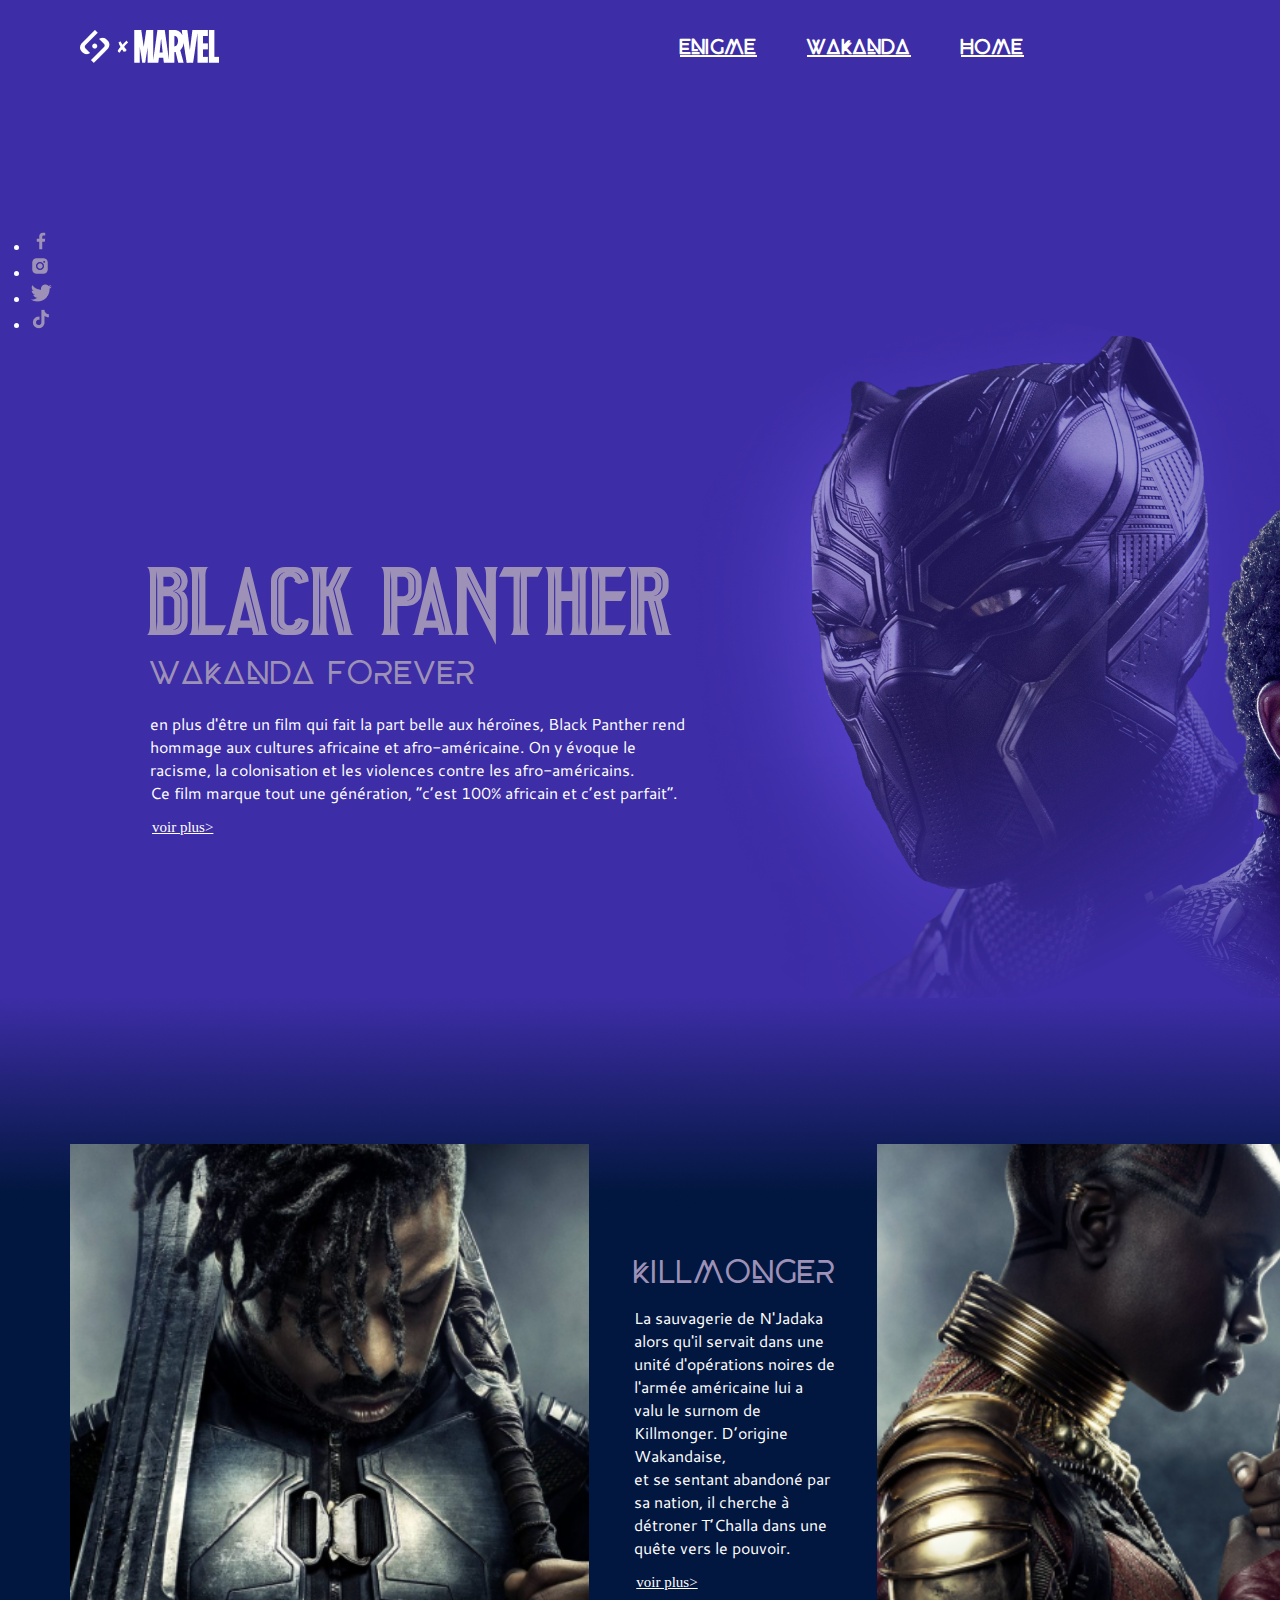
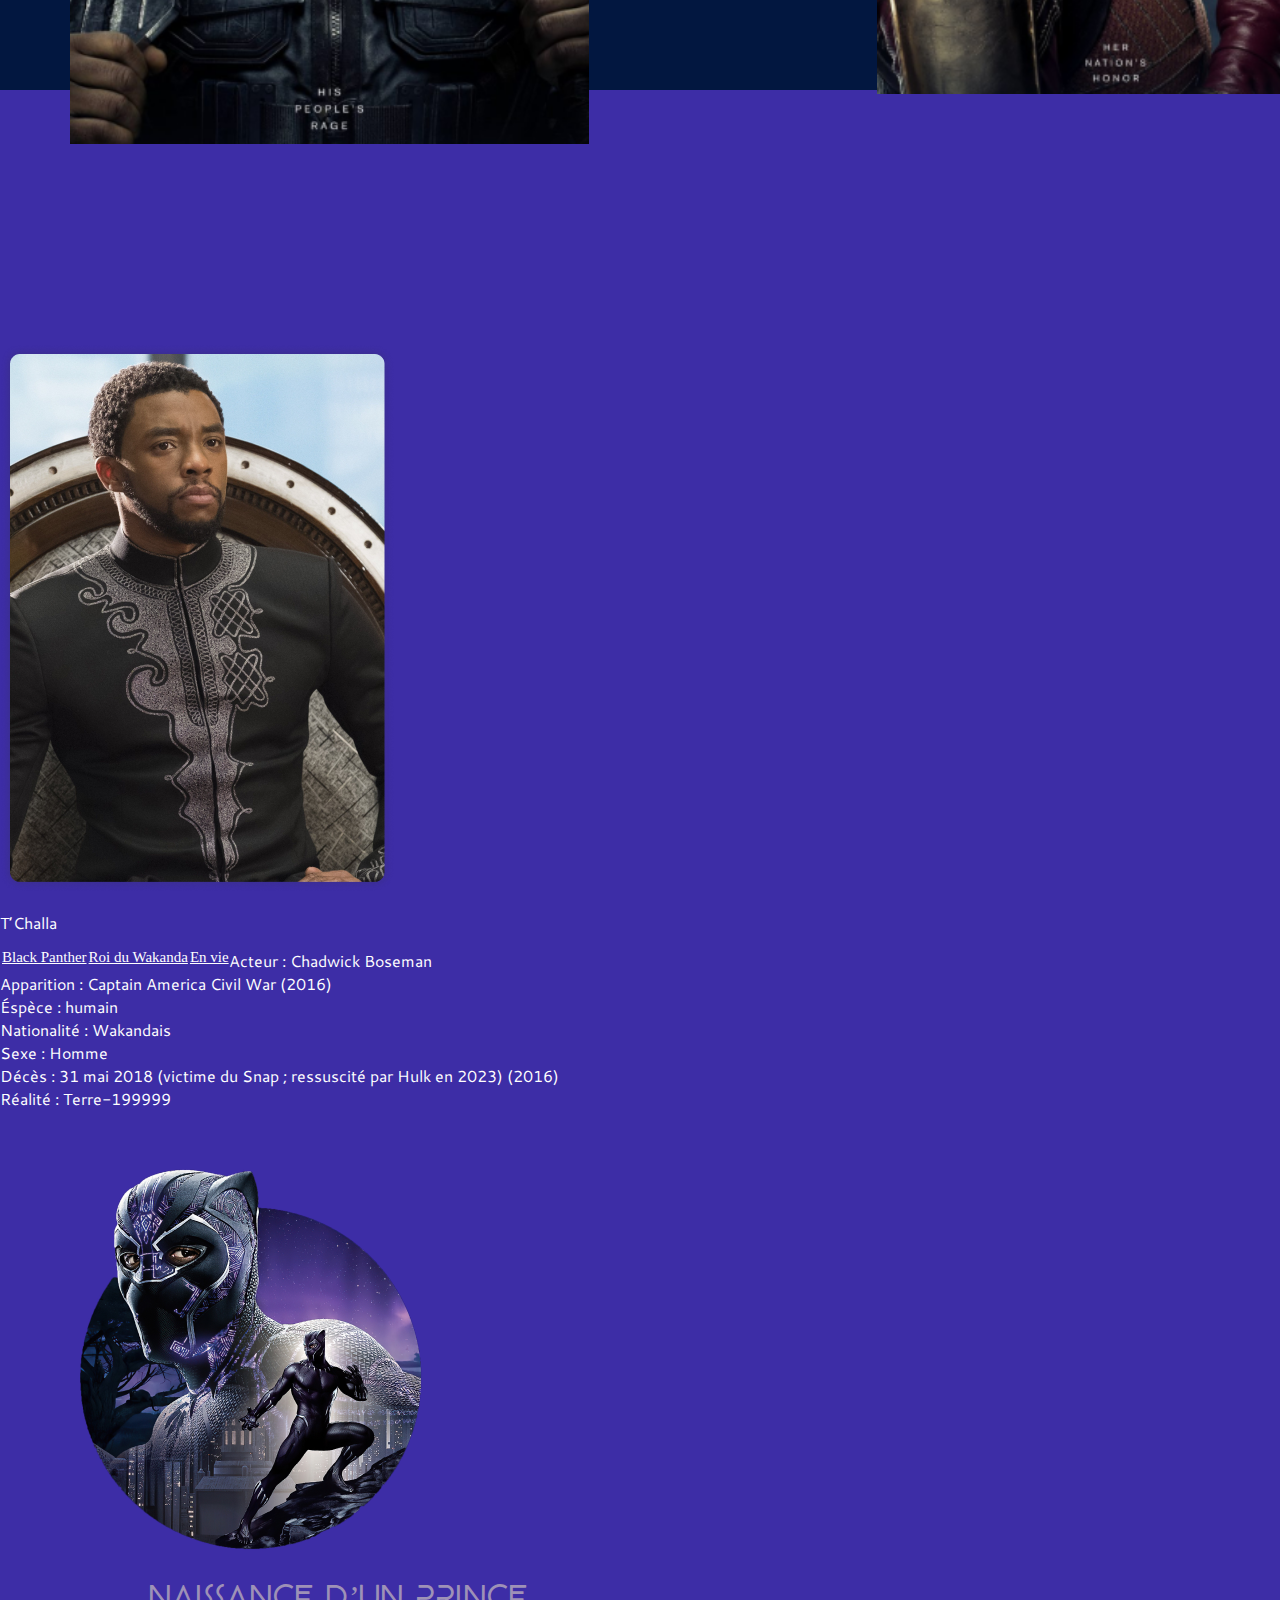
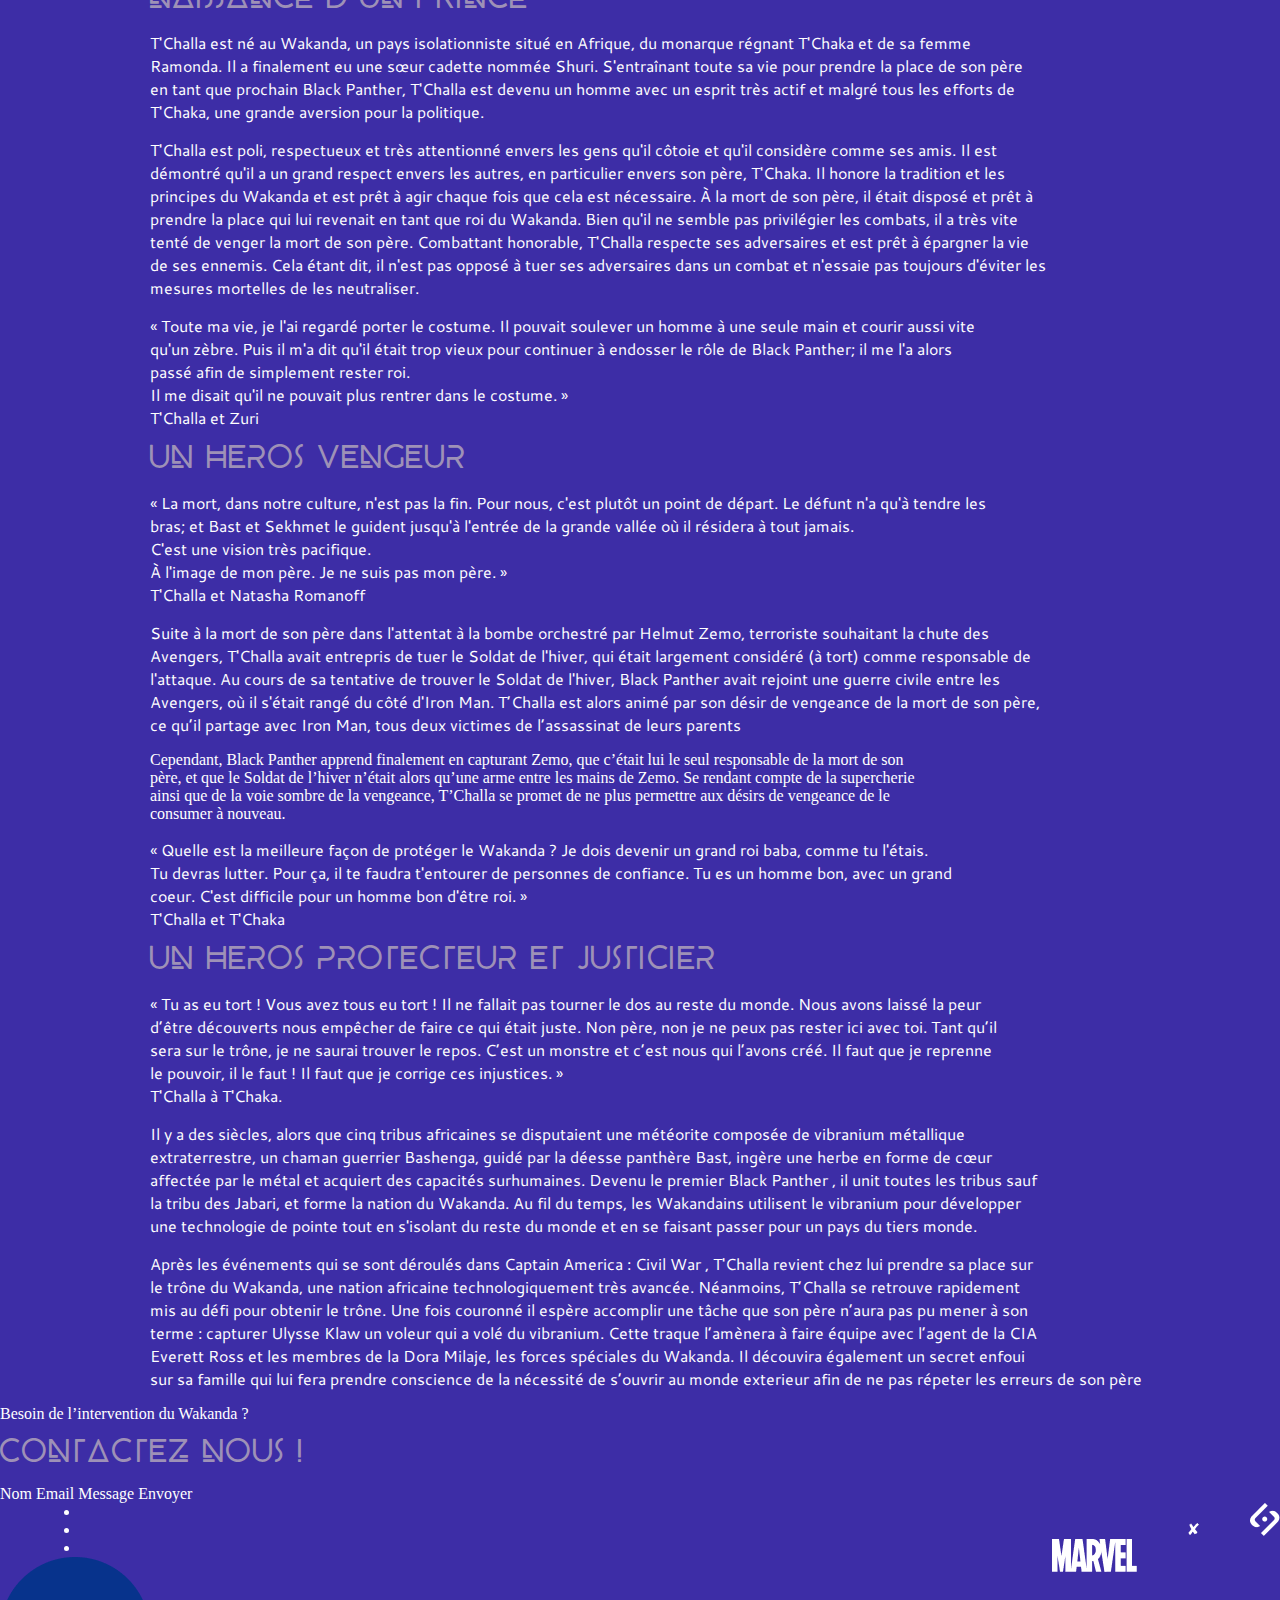
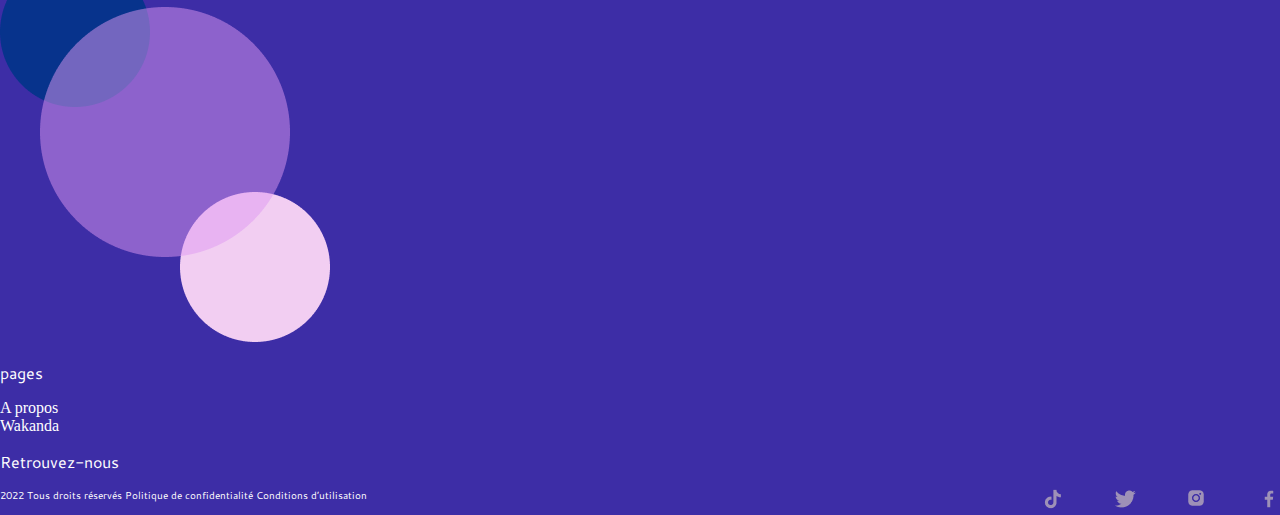
==== index.html @ e1a163be "mise en forme de la bande annonce" ====
<!DOCTYPE html>
<html lang="fr">
<head>
    <meta charset="UTF-8">
    <meta name="viewport" content="width=device-width, initial-scale=1.0">
    <title>Black Panther Accueil</title>
    <link rel="stylesheet"href="./style.CSS">
</head>
<body> 
    <header>
        <!--les réseaux sociaux avec le scrolling-->
      <div class="scroll">
        <ul>
          <li><img src="./assets/Illustrations + Logo/All pages/icon_facebook.png" alt=""></li>
          <li><img src="./assets/Illustrations + Logo/All pages/icon_instagram.png" alt=""></li>
          <li><img src="./assets/Illustrations + Logo/All pages/icon_twitter.png" alt=""></li>
          <li><img src="./assets/Illustrations + Logo/All pages/icon_tiktok.png" alt=""></li>
          
        </ul>
      </div>
      <div class="ligne longue">     
      </div>
      <div class="ligne courte">
      </div>
<!--le design de la navigation--> 
        <nav class="container">
          <div class="icon">
            <img src="./assets/Illustrations + Logo/All pages/footer2.png" alt=""></a></li>
          </div>
            <div class="menu">
              <ul>
                <li><a href="index.html">Home</a></li>
                <li><a href="wakanda.html">wakanda</a></li>
                <li><a href="enigme.html">enigme</a></li>
              </ul>
            </div>
        </nav>
        <div id="texte">
            <div class="titre">
             <h1>BLACK PANTHER</h1>
            </div>
            <div class="titre2">
             <h2>WAKANDA FOREVER</h2>
            </div>
             <p>en plus d'être un film qui fait la part belle aux héroïnes, Black Panther rend <br>
                hommage aux cultures africaine et afro-américaine. On y évoque le <br>
                racisme, la colonisation et les violences contre les afro-américains. <br>
                Ce film marque tout une génération, “c’est 100% africain et c’est parfait”. <br>
                </p>
                <div class="cta">
                  <a class="btn" href="#">voir plus></a>
                </div>
              <div class="Panthermasqué">
                <img src="./assets/Illustrations + Logo/Accueil/Pantherhome1..png" alt="">
              </div>                          
        </div>
    </header>
    <main>       
 <!--première partie bande d'annonce-->
  <section id="bandeannonce">
    <div class="container">
        <div class="back_footer">
               <img src="./assets/Illustrations + Logo/All pages/back_footer.png" alt="">
        </div>
        <div id="BlackPanther-personnage">
          <div class="BlackPanther-item">
               <img src="./assets/Illustrations + Logo/Accueil/Pantherhome2.png" alt="" height="600">
          </div>
          <div class="BlackPanther-info">
               <h2>KILLMONGER</h2>
               <p>La sauvagerie de N'Jadaka alors qu'il servait dans une <br>
                unité d'opérations noires de l'armée américaine lui a <br>
                valu le surnom de Killmonger. D’origine Wakandaise, <br>
                et se sentant abandoné par sa nation, il cherche à <br>
                détroner T’Challa dans une quête vers le pouvoir.</p>
              <div class="cta">
                  <a class="btn" href="#">voir plus></a>
              </div>
          </div>
          <div class="BlackPanther-item">
               <img src="./assets/Illustrations + Logo/Accueil/Pantherhome3.png" alt="" height="550">
          </div>
          <div class="BlackPanther-info2">
               <h2>OKOYE</h2>
               <p>Okoye est le général des Dora Milaje (groupe d’élite <br>
                de femmes guerrières) et le chef des forces armées et <br>
                des renseignements wakandais. Témoin du <br>
                couronnement de T'Challa, elle se joint à lui dans de <br>
                nombreuses aventures.</p>
                <div class="cta">
                  <a class="btn" href="#">voir plus></a>
                </div>
          </div>
          <div class="BlackPanther-item">
                <img src="./assets/Illustrations + Logo/Accueil/Pantherhome4.png" alt="" height="550">
          </div>
        </div>
    </div>
  </section>                                    
    
 <!--deuxième partie de Black Panther-->
    <section id="biographie"> 
      <div class="container">
             <div>
                <img src="./assets/Illustrations + Logo/Accueil/Pantherhome5.png" alt="">
             </div>
                <div>
                    <p>T’Challa</p>
                </div>
                <div class="cta">
                    <a class="btn" href="#">Black Panther</a>
                    <a class="btn" href="#">Roi du Wakanda</a>
                    <a class="btn" href="#">En vie</a>
                </div>
                <div>
                    <p>Acteur : Chadwick Boseman <br>
                        Apparition : Captain America Civil War (2016) <br>
                        Éspèce : humain <br>
                        Nationalité : Wakandais <br>
                        Sexe : Homme <br>
                        Décès : 31 mai 2018 (victime du Snap ; ressuscité par Hulk 
                        en 2023) (2016) <br>
                        Réalité : Terre-199999</p>
                </div>
                <div class="Panthermasqué2">
                <img src="./assets/Illustrations + Logo/Accueil/Pantherhome6.png" alt="">
                </div>
              </div> 
      <div class="textebiographie">  
         <div>
            <h2>Naissance d’un prince</h2>
            <p>T'Challa est né au Wakanda, un pays isolationniste situé en Afrique, du monarque régnant T'Chaka et de sa femme <br>
                Ramonda. Il a finalement eu une sœur cadette nommée Shuri. S'entraînant toute sa vie pour prendre la place de son père <br> 
                en tant que prochain Black Panther, T'Challa est devenu un homme avec un esprit très actif et malgré tous les efforts de <br> 
                T'Chaka, une grande aversion pour la politique.</p>
                <p>T'Challa est poli, respectueux et très attentionné envers les gens qu'il côtoie et qu'il considère comme ses amis. Il est <br>
                démontré qu'il a un grand respect envers les autres, en particulier envers son père, T'Chaka. Il honore la tradition et les <br>
                principes du Wakanda et est prêt à agir chaque fois que cela est nécessaire. À la mort de son père, il était disposé et prêt à<br> 
                prendre la place qui lui revenait en tant que roi du Wakanda. Bien qu'il ne semble pas privilégier les combats, il a très vite <br>
                tenté de venger la mort de son père. Combattant honorable, T'Challa respecte ses adversaires et est prêt à épargner la vie <br>
                de ses ennemis. Cela étant dit, il n'est pas opposé à tuer ses adversaires dans un combat et n'essaie pas toujours d'éviter les <br>
                mesures mortelles de les neutraliser.</p>
                <p>« Toute ma vie, je l'ai regardé porter le costume. Il pouvait soulever un homme à une seule main et courir aussi vite <br>
                qu'un zèbre. Puis il m'a dit qu'il était trop vieux pour continuer à endosser le rôle de Black Panther; il me l'a alors <br> 
                passé afin de simplement rester roi.<br>
                Il me disait qu'il ne pouvait plus rentrer dans le costume. »<br>
                T'Challa et Zuri</p>
         </div>
         <div>
            <h2>un heros vengeur</h2>
            <p>« La mort, dans notre culture, n'est pas la fin. Pour nous, c'est plutôt un point de départ. Le défunt n'a qu'à tendre les<br> 
                bras; et Bast et Sekhmet le guident jusqu'à l'entrée de la grande vallée où il résidera à tout jamais.<br>
                
                 C'est une vision très pacifique.<br>
                
                 À l'image de mon père. Je ne suis pas mon père. »<br>
                
                 T'Challa et Natasha Romanoff</p>
            <p>Suite à la mort de son père dans l'attentat à la bombe orchestré par Helmut Zemo, terroriste souhaitant la chute des <br>
                 Avengers, T'Challa avait entrepris de tuer le Soldat de l'hiver, qui était largement considéré (à tort) comme responsable de <br>
                 l'attaque. Au cours de sa tentative de trouver le Soldat de l'hiver, Black Panther avait rejoint une guerre civile entre les <br>
                 Avengers, où il s'était rangé du côté d'Iron Man. T’Challa est alors animé par son désir de vengeance de la mort de son père, <br>
                 ce qu’il partage avec Iron Man, tous deux victimes de l’assassinat de leurs parents</p>
                  Cependant, Black Panther apprend finalement en capturant Zemo, que c’était lui le seul responsable de la mort de son<br> 
                 père, et que le Soldat de l’hiver n’était alors qu’une arme entre les mains de Zemo. Se rendant compte de la supercherie <br>
                 ainsi que de la voie sombre de la vengeance, T’Challa se promet de ne plus permettre aux désirs de vengeance de le <br>
                 consumer à nouveau. </p>
                 <p>« Quelle est la meilleure façon de protéger le Wakanda ? Je dois devenir un grand roi baba, comme tu l'étais.<br>

                 Tu devras lutter. Pour ça, il te faudra t'entourer de personnes de confiance. Tu es un homme bon, avec un grand <br>
                coeur. C'est difficile pour un homme bon d'être roi. »<br>
                
                 T'Challa et T'Chaka</p>

         </div>
            <div>
            <h2>un heros PROTECTEUR ET JUSTICIER</h2>
            <p>« Tu as eu tort ! Vous avez tous eu tort ! Il ne fallait pas tourner le dos au reste du monde. Nous avons laissé la peur <br>
                d’être découverts nous empêcher de faire ce qui était juste. Non père, non je ne peux pas rester ici avec toi. Tant qu’il <br>
                sera sur le trône, je ne saurai trouver le repos. C’est un monstre et c’est nous qui l’avons créé. Il faut que je reprenne <br>
                le pouvoir, il le faut ! Il faut que je corrige ces injustices. »<br>
                
                 T'Challa à T'Chaka.</p> 
                 <p>Il y a des siècles, alors que cinq tribus africaines se disputaient une météorite composée de vibranium métallique <br>
                 extraterrestre, un chaman guerrier Bashenga, guidé par la déesse panthère Bast, ingère une herbe en forme de cœur <br>
                 affectée par le métal et acquiert des capacités surhumaines. Devenu le premier Black Panther , il unit toutes les tribus sauf <br>
                 la tribu des Jabari, et forme la nation du Wakanda. Au fil du temps, les Wakandains utilisent le vibranium pour développer <br>
                 une technologie de pointe tout en s'isolant du reste du monde et en se faisant passer pour un pays du tiers monde.</p>
                 
                 
                 <p>Après les événements qui se sont déroulés dans Captain America : Civil War , T'Challa revient chez lui prendre sa place sur <br>
                 le trône du Wakanda, une nation africaine technologiquement très avancée. Néanmoins, T’Challa se retrouve rapidement <br>
                 mis au défi pour obtenir le trône. Une fois couronné il espère accomplir une tâche que son père n’aura pas pu mener à son <br>
                 terme : capturer Ulysse Klaw un voleur qui a volé du vibranium. Cette traque l’amènera à faire équipe avec l’agent de la CIA <br>
                 Everett Ross et les membres de la Dora Milaje, les forces spéciales du Wakanda. Il découvira également un secret enfoui <br>
                 sur sa famille qui lui fera prendre conscience de la nécessité de s’ouvrir au monde exterieur afin de ne pas répeter les erreurs de son père</p>
             </div>
           </div>
       </div>
    </section>
 <!--formulaire--> 
  <form action="">
    Besoin de l’intervention du Wakanda ?
    <h2>Contactez nous !</h2>
    <label for="Nom">Nom</label>
    <label for="Email">Email</label>
    <label for="Message">Message</label>
    <label for="Envoyer">Envoyer</label>
  </form>
    </main>
    <footer>
    <!--création du footer identique pour les trois pages-->
    <div>
      <div class="icon">
        <ul>
          <li><a href="#"><img src="./assets/Illustrations + Logo/All pages/icon_SAYNA.png" alt=""></a></li>
          <li><a href="#"><img src="./assets/Illustrations + Logo/All pages/icon_x.png" alt=""></a></li>
          <li><a href="#"><img src="./assets/Illustrations + Logo/All pages/icon_MARVEL.png" alt=""></a></li>
        </ul>
      </div>
      <div>
        <img src="./assets/Illustrations + Logo/All pages/footer1.png" alt="">
      </div>
      <div>
        <p>pages</p>
        A propos <br>Wakanda
      </div>
      <div>
        <p>Retrouvez-nous</p>
      </div>
      <!--social footer-->
      <div class="social-footer">
        <a class="social-item" href=""><img src="./assets/Illustrations + Logo/All pages/icon_facebook.png" alt=""></a>
        <a class="social-item" href=""><img src="./assets/Illustrations + Logo/All pages/icon_instagram.png" alt=""></a>
        <a class="social-item" href=""><img src="./assets/Illustrations + Logo/All pages/icon_twitter.png" alt=""></a>
        <a class="social-item" href=""><img src="./assets/Illustrations + Logo/All pages/icon_tiktok.png" alt=""></a>
       </div>
       <div class="footer">
        2022 Tous droits réservés Politique de confidentialité Conditions d’utilisation
       </div>
    </div>
    </footer>
 </body>

</html>
---- style.CSS ----
@font-face {
    font-family: panthera;
    src: url(./assets/police/panthera.otf);
}
@font-face {
    font-family: wakanda forever;
    src: url(./assets/police/WakandaForever-Regular.ttf);
}
@font-face {
    font-family: cantarell;
    src: url(./assets/police/Cantarell-Regular.ttf);
}
@font-face {
    font-family: beyno;
    src: url(./assets/police/beyno-regular.otf);
}
*{
    margin: 0;
    padding: 0;
    box-sizing: border-box;
}
h1{
    font-family: panthera;
    font-size: 68px;
    font-weight: 400;
}
h2{
    font-family: beyno;
    font-size: 32px;
    font-weight: 400; 
}
.footer{
    font-family: cantarell;
    font-size: 10px;
    font-weight: 400; 
}
.container{
    width: 80%; 
}
p{
    font-family: cantarell;
    font-size: 16px;
    font-weight: 400;  
}
body{
    background-color: #3D2DA6;
    color: #FFFFFF;
}
:root{
    --white-color:#FFFFFF;
    --white-color:#F2CEF2;
    --grey:#9E91B7 ;
    --purple:#3D2DA6;
    --blue:#07338C;
    --blue:#021740;

}
  

/*design de l'en-tête*/

.scroll{
    display: flex;
    flex-direction: column;
    align-items: center;
    position: fixed;
    left: 30px;
    top: 230px;
    
}
.scroll.social{
    margin-top: 15px;
}
.ligne longue{
    content: "";
    border-left: 3px solid var(--light-violet);
    position: fixed;
    top: 0;
    width: 1px;
    height: 60%;
    left: 60px;
  }
  .ligne courte{
    content: "";
    border-left: 3px solid var(--light-violet);
    position: fixed;
    top: 0;
    width: 1px;
    height: 83%;
    left: 40px;
  }

header.icon{
    position: absolute;
    left: 10px;
    top:0px;

}
/*positionnement de la navigation*/
nav{
    display: flex;
    align-items: center;
    justify-content: space-between;
    padding-top: 30px;
    padding-bottom: 500px;
}
nav ul li {
    list-style-type: none;
    margin: 0;
    padding: 0;
    display: inline;
    margin-left: 100px;
    text-decoration: underline;
    
}
a{
    color: white;  
    font-weight: bold;
    font-family: beyno;
    font-size: 20px;
    float: right;
    margin-left: 50px;

}
.icon{
    padding-left: 80px;
}
   
header.nav{
    position: absolute;
    top: 50px;
    left: 0;
}
/*mise en forme des titres et texte*/
#texte{
margin-left: 150px;

}
.titre{
    font-family: panthera;
    font-size: 68px;
    font-weight: 400;
    color:#9E91B7 ;
    text-align: left;
}
.titre2{
    font-family: beyno;
    font-size: 32px;
    font-weight: 400; 
    color:#9E91B7 ;
    margin-bottom: 20px;
    text-align: left;
        }
p{
    font-family: cantarell;
    font-size: 16px;
    font-weight: 400; 
    margin-bottom: 20px;
    text-align: left;
        }
 .btn{
            text-decoration: underline;
            color: #FFFFFF;
            font-size: 15px;
            font-family: cantarella;
             font-weight: 400;
             margin-top: 200 px;
        margin-left: 2px;
            float:  left;
        }
        .Panthermasqué{
            margin-left: 500px;
            margin-top: -500px;      
            width: 50%;
        }
        /* 1ere partie bande d'annonce*/
        
        #BlackPanther-personnage{
            display: flex;
            justify-content: space-between;
            margin-top: -200px;
            padding-left: 30px;
            padding-right: 30px;
            margin-bottom: 100px;
            width: auto;
            

            }
            .BlackPanther-item{
            display: flex;
            justify-content: space-between;
            margin-top: -350px; 
            padding-left: 10px;
            padding-right: 10px;
            margin-bottom: 100px;
            margin-right: 5px;
            margin-left: 30px;
            width: auto;
            }
            .BlackPanther-info{
                margin-left: 30px
            }
        .back_footer{
           height: 2%;
            margin-top: -200px;
            }
            #BlackPanther-personnage{
                display: flex;
             
            }
            .BlackPanther-info{
                margin-top: -250px;
            }
            .BlackPanther-info2{
                margin-bottom: 50px;
                margin-top: -400px;
                width: 100%;
            }
            h2{
                color:#9E91B7;
            }
            /* la biographie */
            #biographie .textebiographie{
                text-align: justify;
                margin-left: 150px;
                          
            }
            h2{
                margin-top: 15px;
                margin-bottom: 15px;
            }
            p{
                margin-top: 15px;
                margin-bottom: 15px;
            }
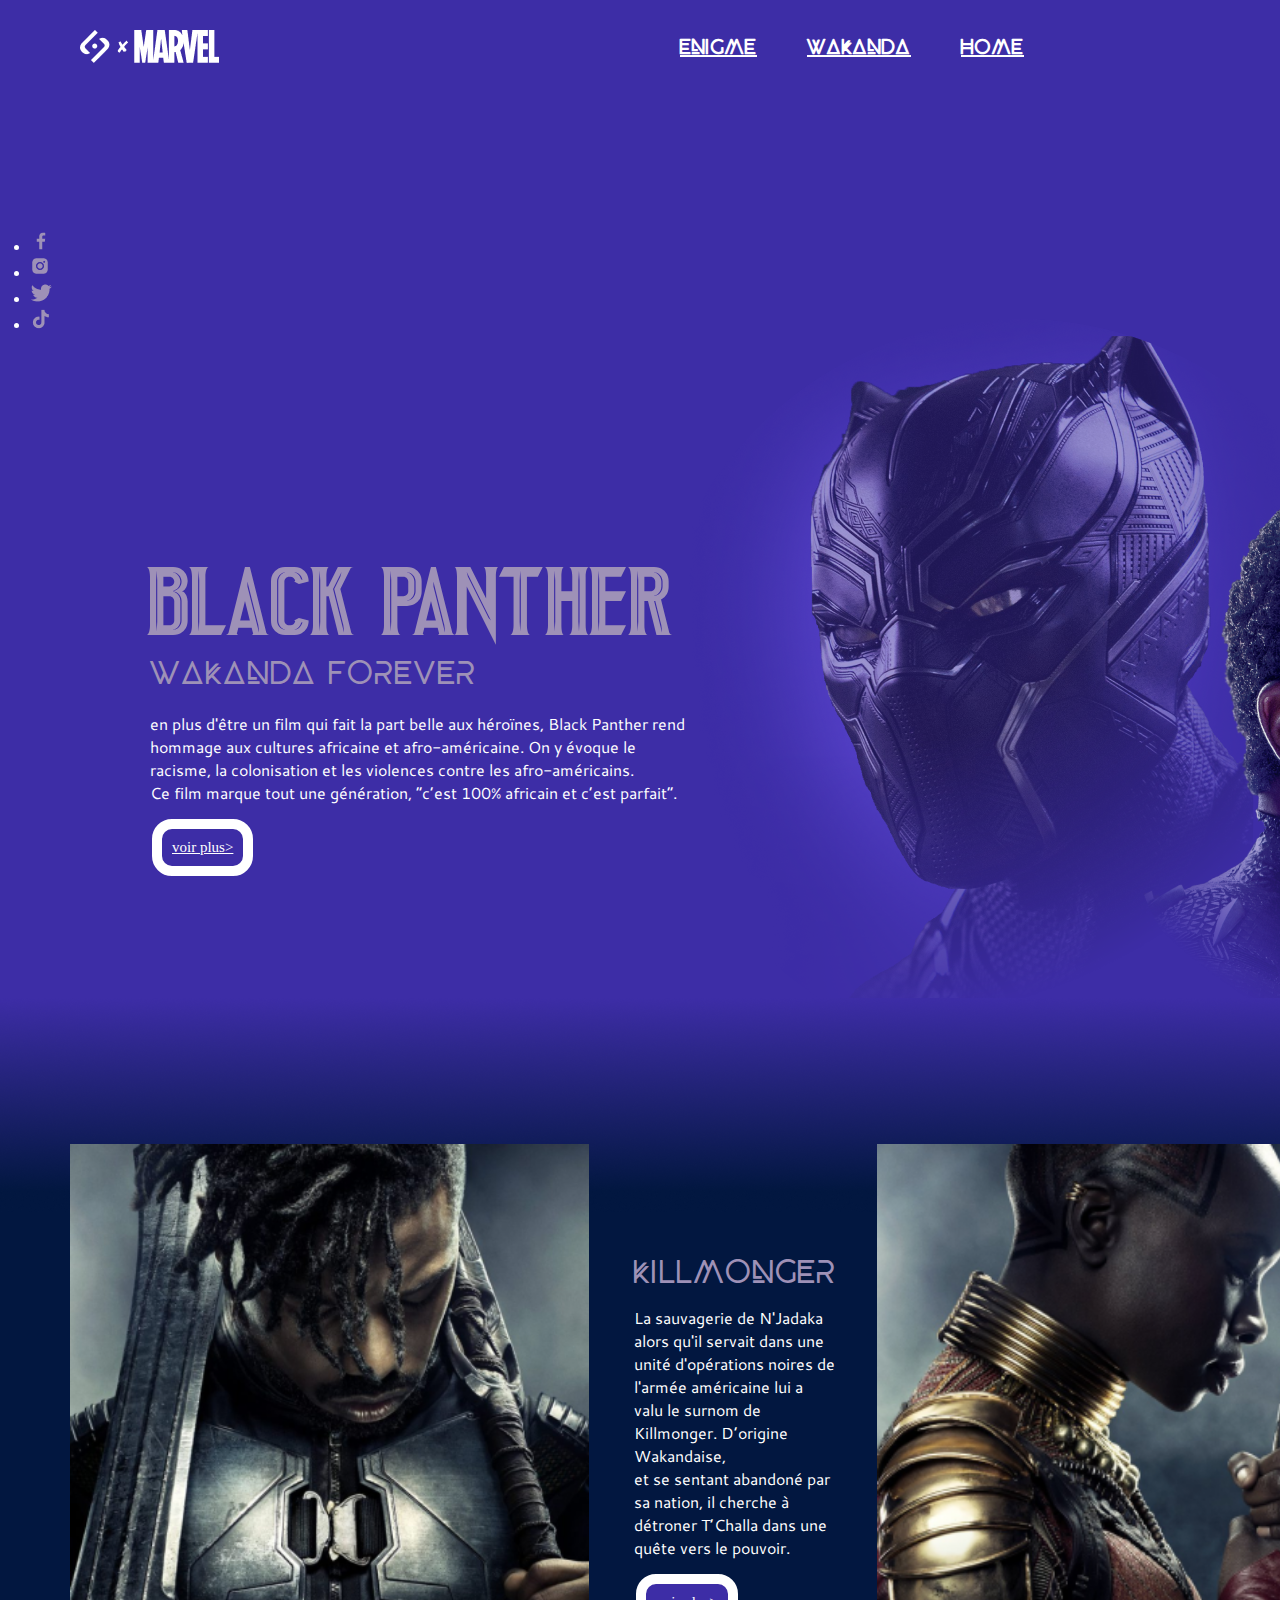
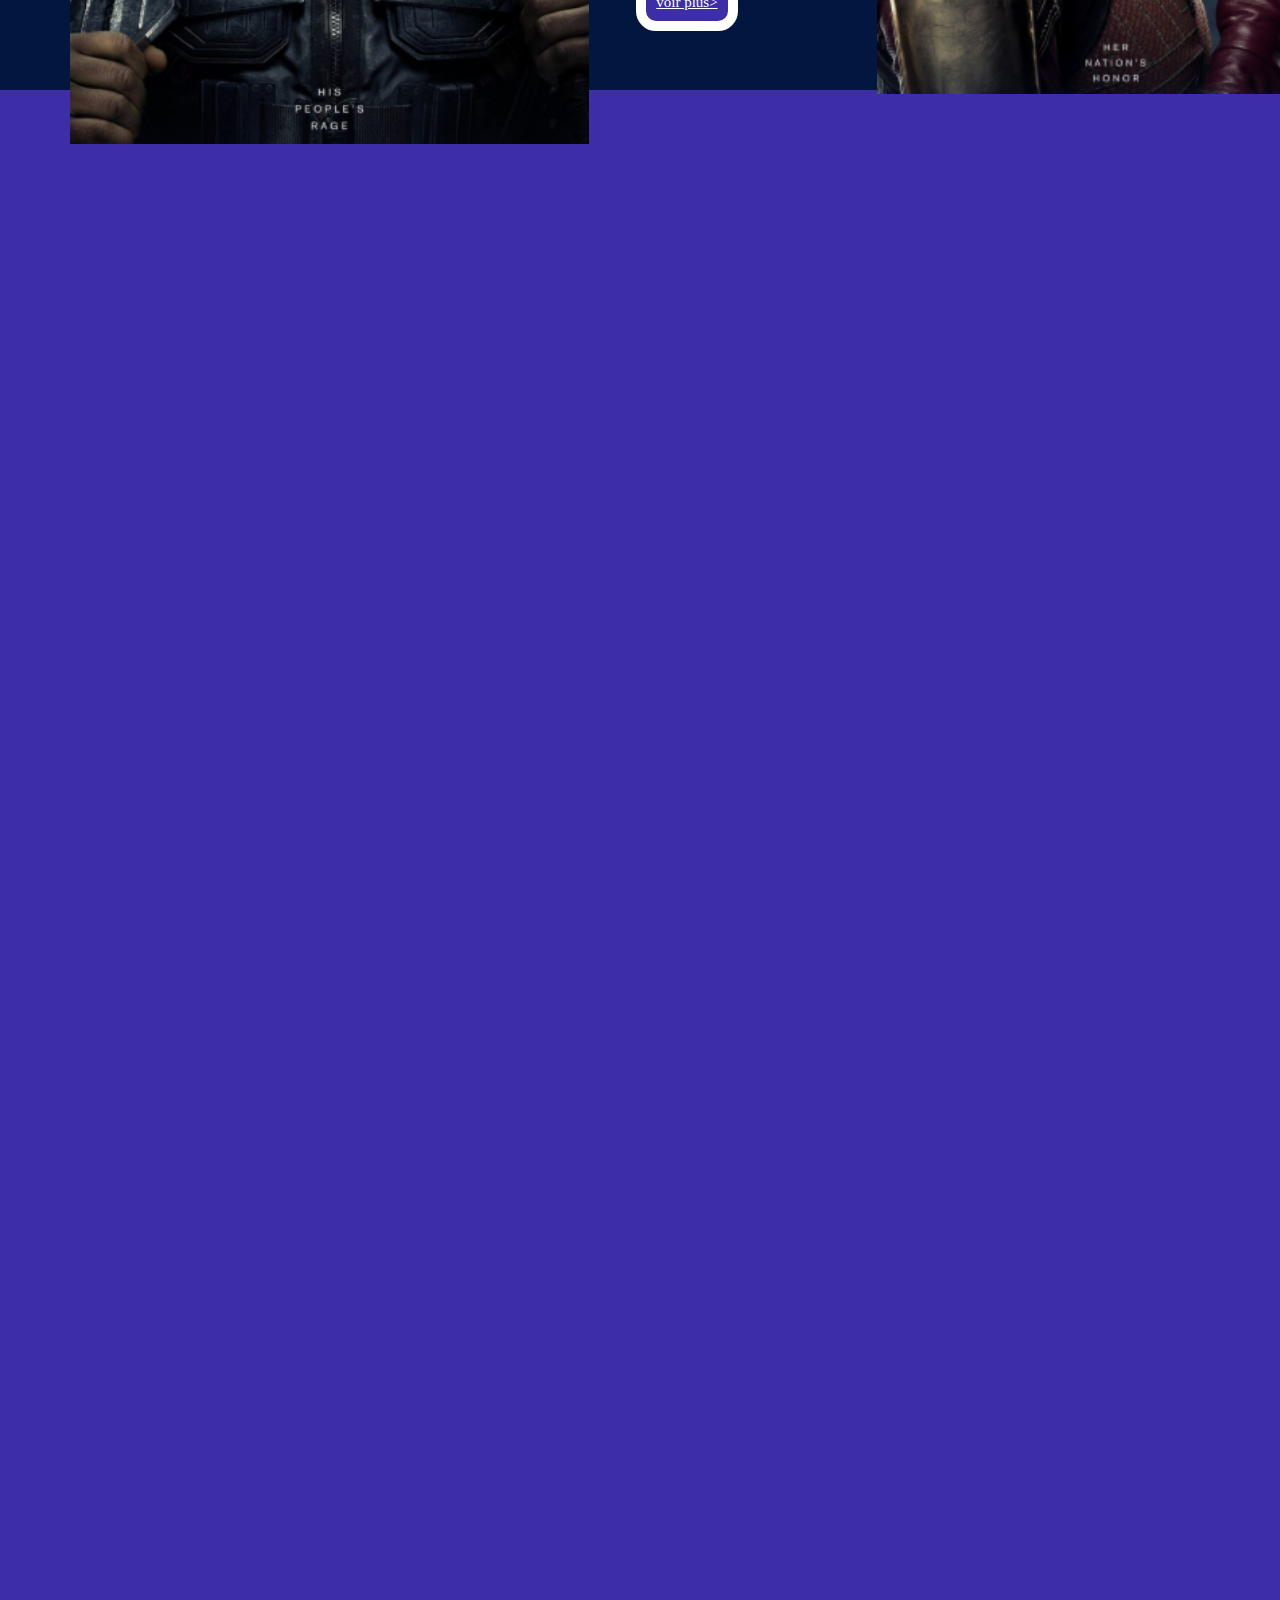
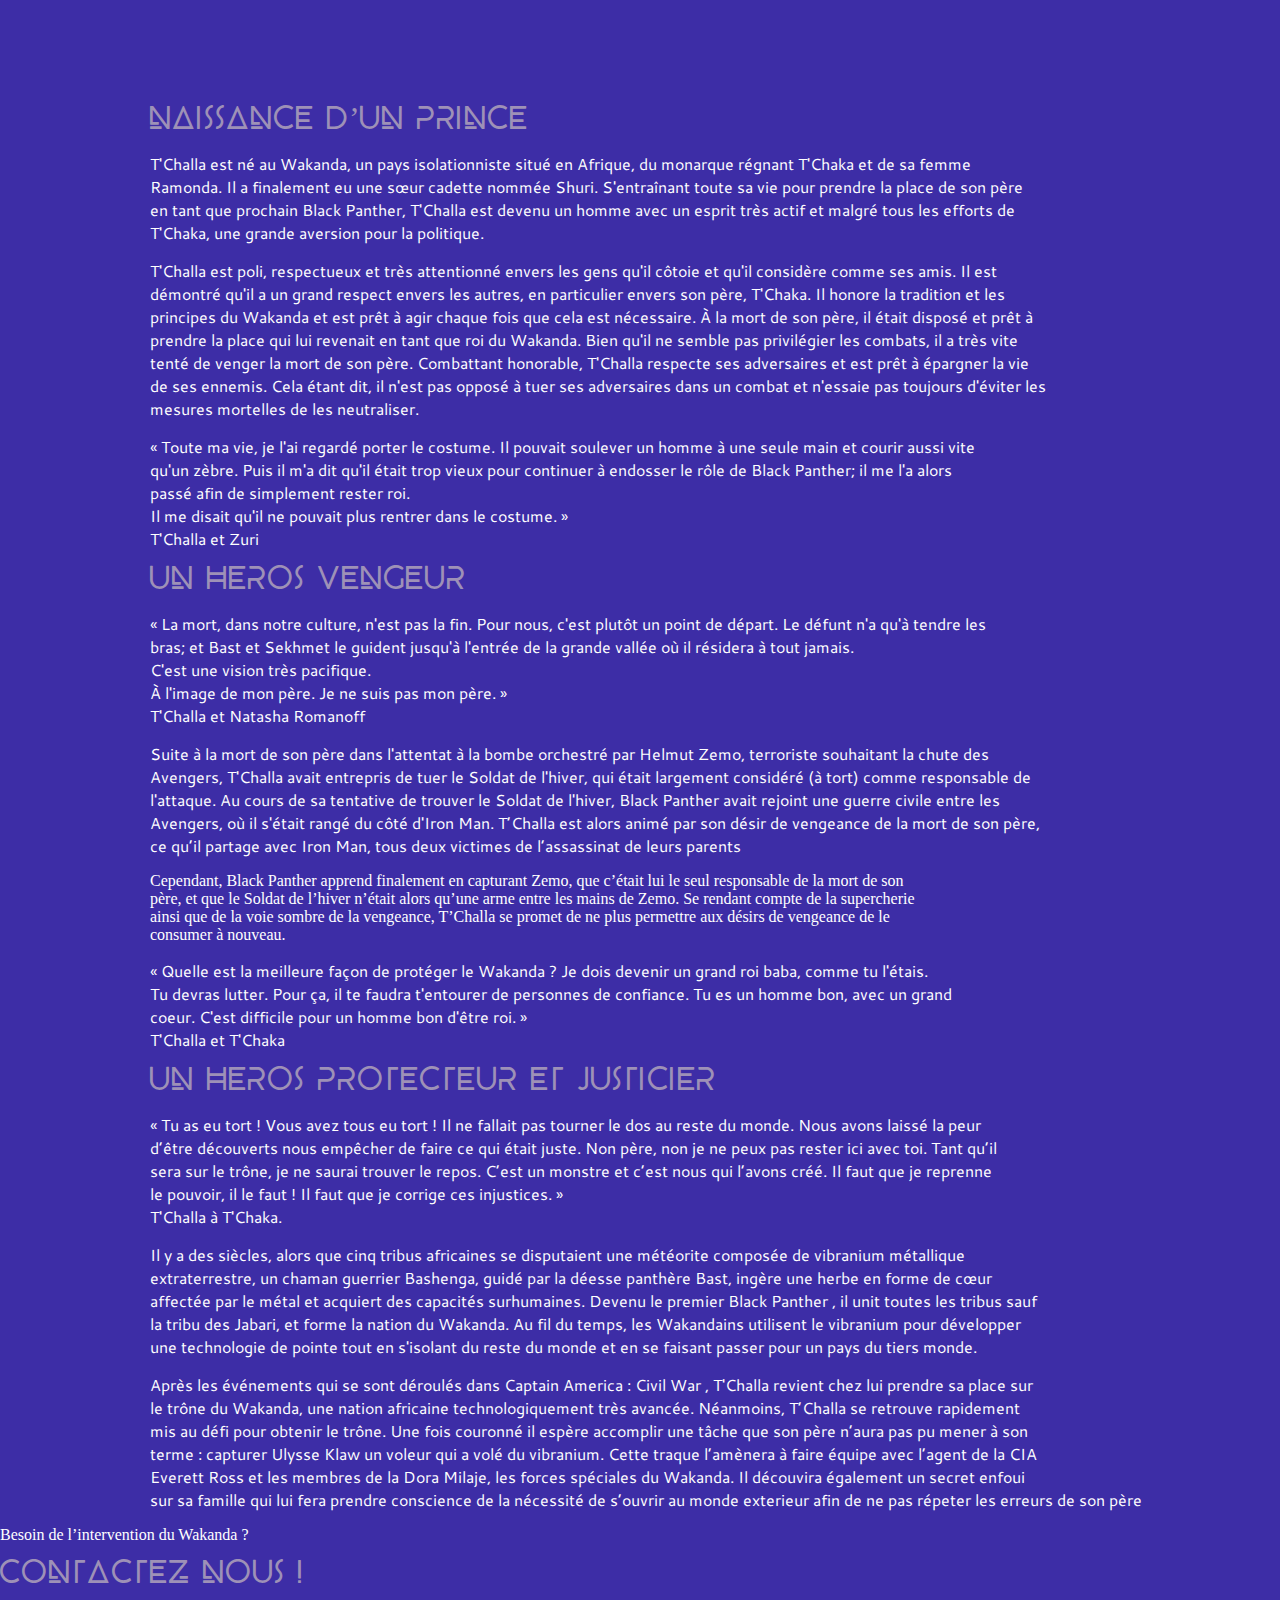
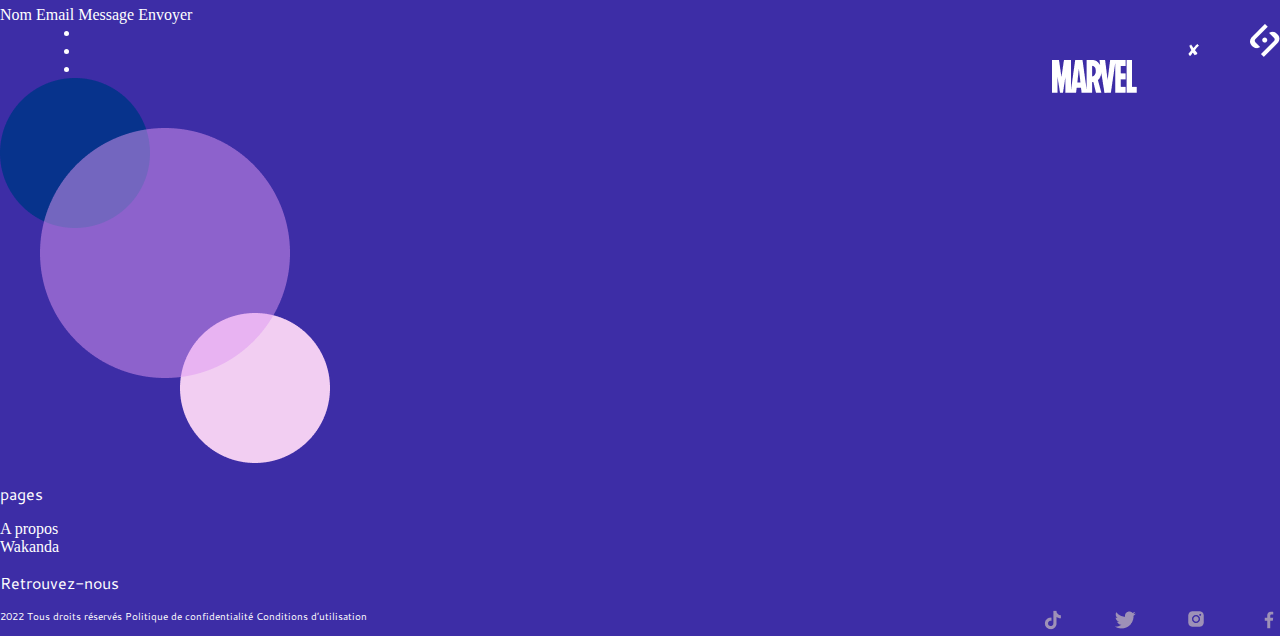
==== commit f2d40257: "mise en forme de la partie droite de la partie biographie" ====
--- a/index.html
+++ b/index.html
@@ -99,32 +99,35 @@
   </section>                                    
     
  <!--deuxième partie de Black Panther-->
-    <section id="biographie"> 
-      <div class="container">
-             <div>
+  <section id="biographie"> 
+    <div class="container">
+      <div class="lapartiedroite">
+             <div class="Panthernomask">
                 <img src="./assets/Illustrations + Logo/Accueil/Pantherhome5.png" alt="">
              </div>
-                <div>
-                    <p>T’Challa</p>
-                </div>
-                <div class="cta">
-                    <a class="btn" href="#">Black Panther</a>
-                    <a class="btn" href="#">Roi du Wakanda</a>
-                    <a class="btn" href="#">En vie</a>
-                </div>
-                <div>
-                    <p>Acteur : Chadwick Boseman <br>
-                        Apparition : Captain America Civil War (2016) <br>
-                        Éspèce : humain <br>
-                        Nationalité : Wakandais <br>
-                        Sexe : Homme <br>
-                        Décès : 31 mai 2018 (victime du Snap ; ressuscité par Hulk 
-                        en 2023) (2016) <br>
-                        Réalité : Terre-199999</p>
-                </div>
+              <div id="encadré">
+                    <div class="text">T’Challa</div>
+                    <div class="bouton">
+                      <div class="btn">Black Panther</div>
+                      <div class="btn">Roi du Wakanda</div>
+                      <div class="btn">En vie</div>
+                    </div>
+                  <div class="info">
+                    <p>Acteur : <b>Chadwick Boseman</b> <br>
+                    Apparition : <b>Captain America Civil War (2016)</b> <br>
+                    Éspèce :<b>humain</b>  <br>
+                    Nationalité : <b>Wakandais</b> <br>
+                    Sexe : <b>Homme</b> <br>
+                    Décès : <b>31 mai 2018</b> (victime du Snap ; ressuscité par Hulk 
+                    en 2023) <b> (2016) </b><br>
+                    Réalité : <b>Terre-199999</b></p>
+                  </div>
+     
+               </div>
                 <div class="Panthermasqué2">
                 <img src="./assets/Illustrations + Logo/Accueil/Pantherhome6.png" alt="">
                 </div>
+      </div>
               </div> 
       <div class="textebiographie">  
          <div>
@@ -196,8 +199,8 @@
                  sur sa famille qui lui fera prendre conscience de la nécessité de s’ouvrir au monde exterieur afin de ne pas répeter les erreurs de son père</p>
              </div>
            </div>
-       </div>
-    </section>
+    </div>
+  </section>
  <!--formulaire--> 
   <form action="">
     Besoin de l’intervention du Wakanda ?
--- a/style.CSS
+++ b/style.CSS
@@ -220,6 +220,55 @@
                 color:#9E91B7;
             }
             /* la biographie */
+            #biographie .lapartiedroite{
+                margin-left: 1300px;
+                margin-top: -50px;      
+                }
+                                
+            #encadré {
+                display: flex;
+                flex-direction: column;
+                justify-content: center;
+                width: 500px;
+                height: 500px;
+                border: 2px solid #FFFFFF ;
+                border-top-right-radius: 10px;
+                border-bottom-left-radius: 10px;
+                border-bottom-right-radius: 10px;
+                border-top-left-radius: 10px;
+                background-color: #FFFFFF;
+            }
+            .text{
+                color: black;
+                text-align: center;
+                font-size: 20px;
+            }
+            .bouton{
+                margin-left: 30px;
+            }
+            .btn{
+                 padding: 10px;
+                 display: flex;
+                 justify-content: space-around;
+                 text-decoration-style: none;
+                 border: 10px solid;
+                 background-color: #3D2DA6;
+                 font-style: var(--white-color);
+                 border-top-right-radius: 20px;
+                border-bottom-left-radius: 20px;
+                border-bottom-right-radius: 20px;
+                border-top-left-radius: 20px;
+            }
+            
+           
+            .info{
+                color: #021740;
+                margin-left: 30px;
+            }
+            .Panthernomask{
+                margin-bottom: -100px;
+            }
+
             #biographie .textebiographie{
                 text-align: justify;
                 margin-left: 150px;
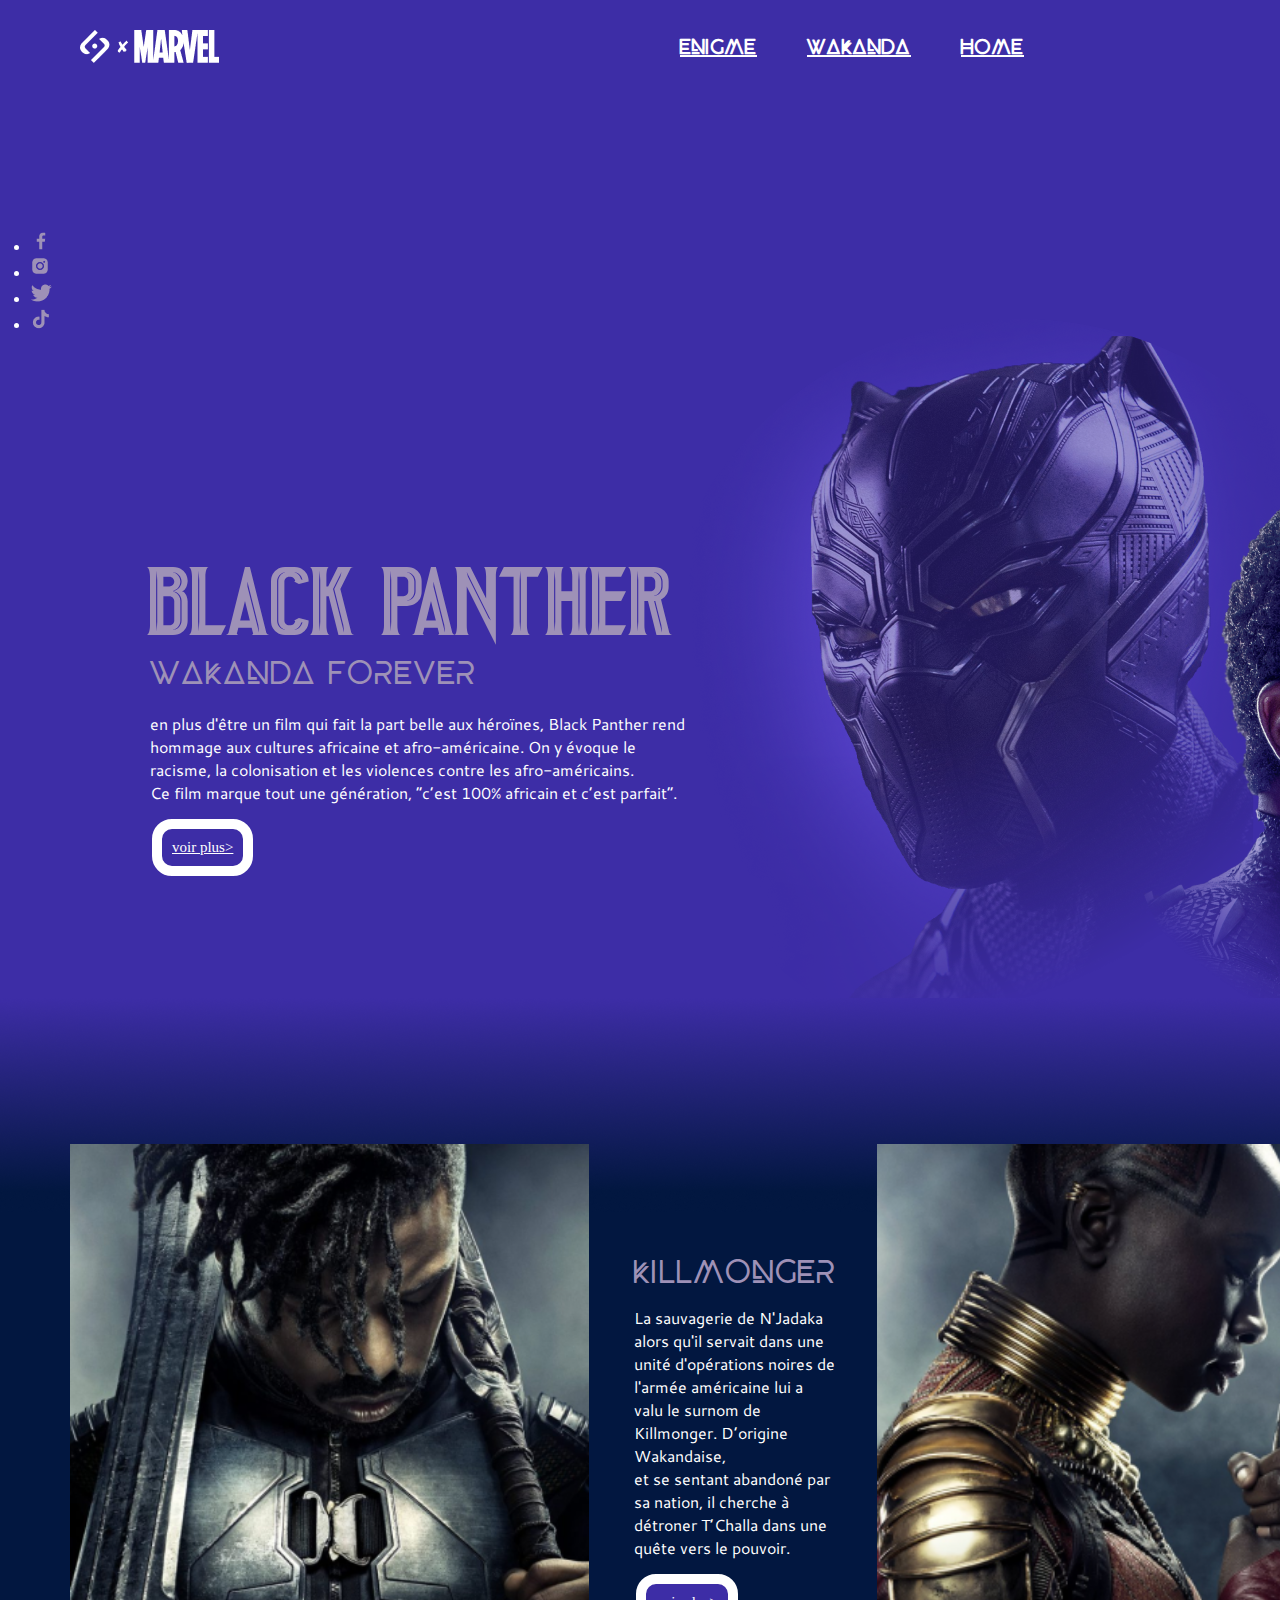
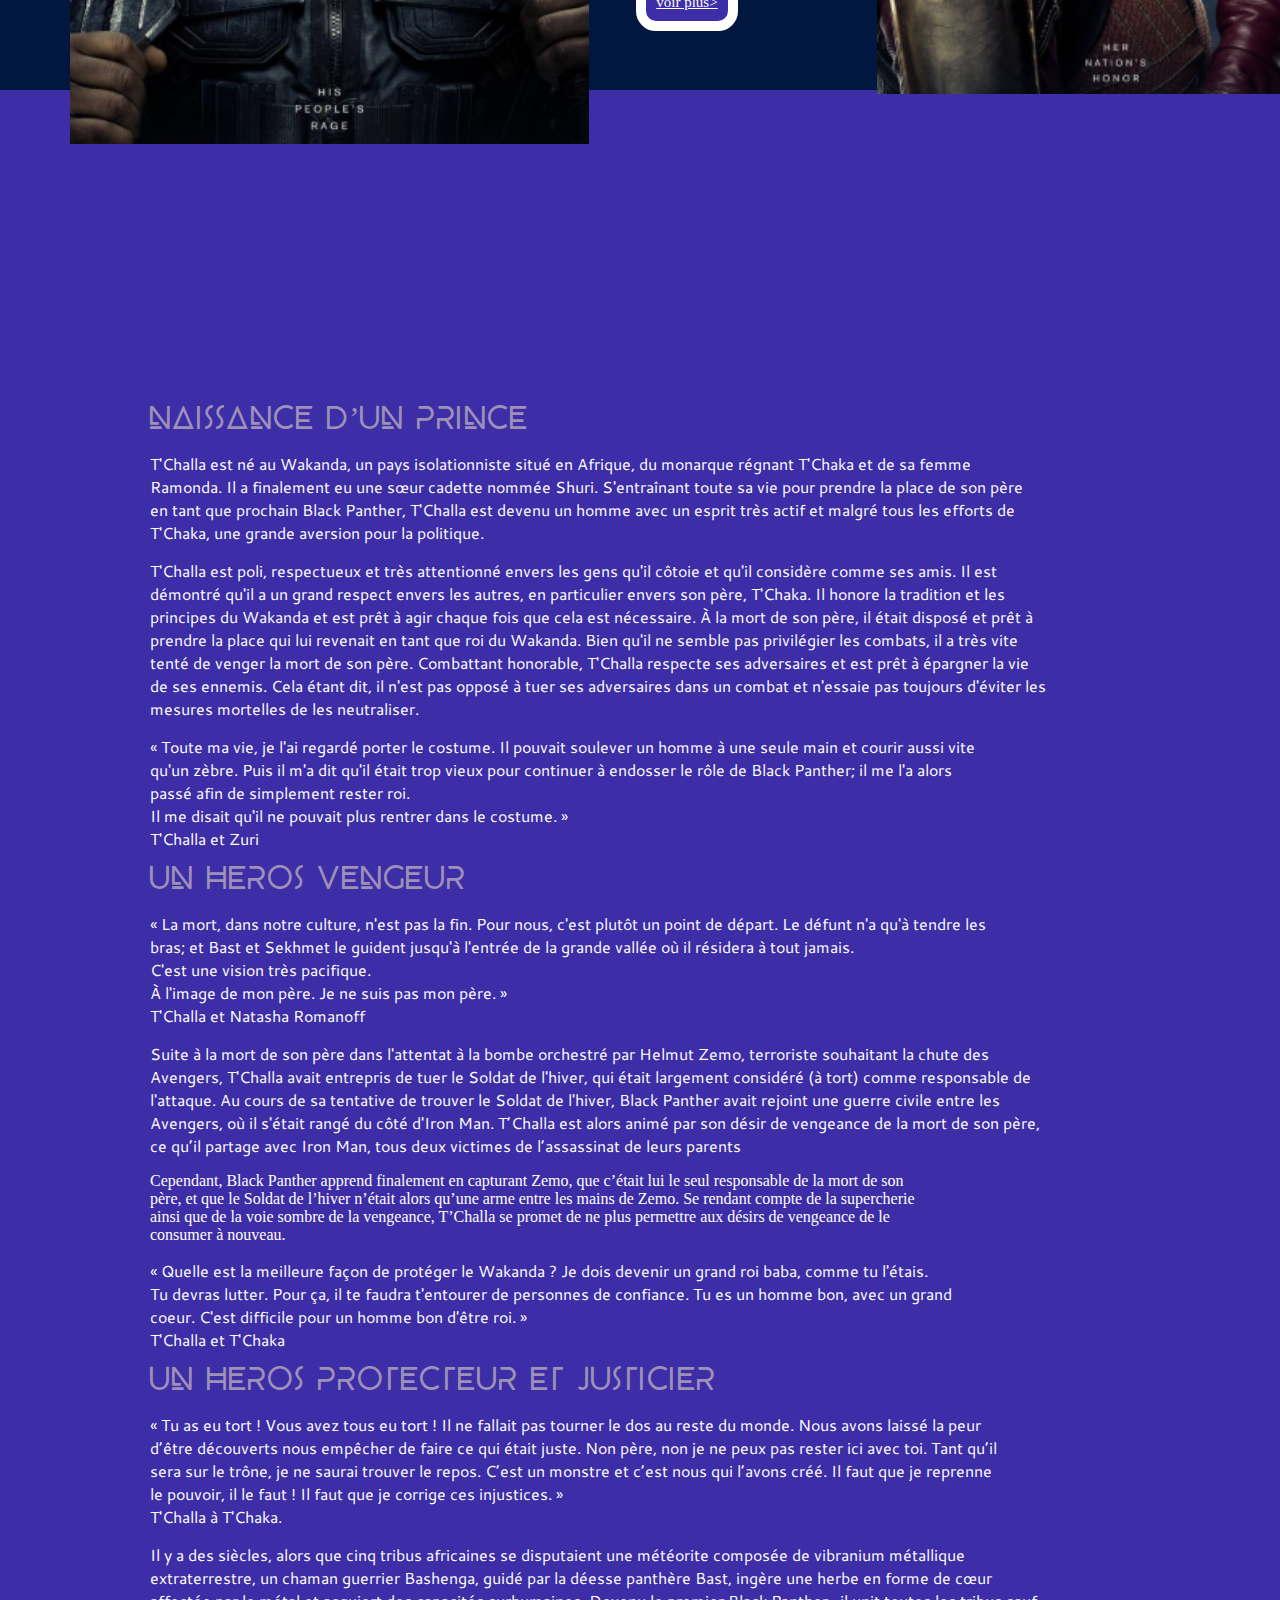
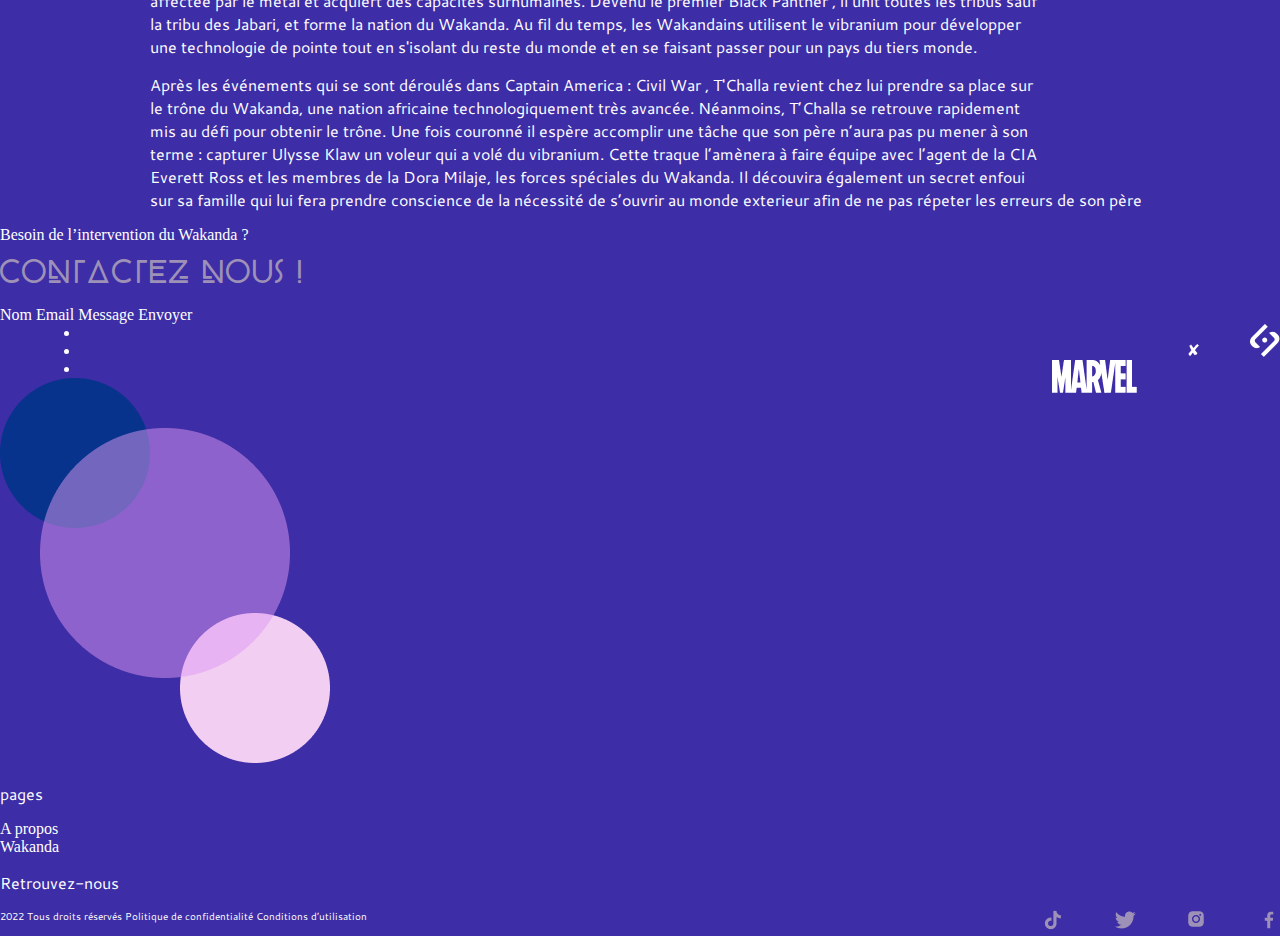
==== commit f81534f4: "debut du formulaire" ====
--- a/index.html
+++ b/index.html
@@ -127,11 +127,13 @@
                 <div class="Panthermasqué2">
                 <img src="./assets/Illustrations + Logo/Accueil/Pantherhome6.png" alt="">
                 </div>
-      </div>
-              </div> 
-      <div class="textebiographie">  
+        </div>
+      </div> 
+    <div class="textebiographie">  
          <div>
             <h2>Naissance d’un prince</h2>
+          </div>
+          <div>
             <p>T'Challa est né au Wakanda, un pays isolationniste situé en Afrique, du monarque régnant T'Chaka et de sa femme <br>
                 Ramonda. Il a finalement eu une sœur cadette nommée Shuri. S'entraînant toute sa vie pour prendre la place de son père <br> 
                 en tant que prochain Black Panther, T'Challa est devenu un homme avec un esprit très actif et malgré tous les efforts de <br> 
@@ -151,6 +153,8 @@
          </div>
          <div>
             <h2>un heros vengeur</h2>
+          </div>
+          <div>
             <p>« La mort, dans notre culture, n'est pas la fin. Pour nous, c'est plutôt un point de départ. Le défunt n'a qu'à tendre les<br> 
                 bras; et Bast et Sekhmet le guident jusqu'à l'entrée de la grande vallée où il résidera à tout jamais.<br>
                 
@@ -176,8 +180,10 @@
                  T'Challa et T'Chaka</p>
 
          </div>
-            <div>
+          <div>
             <h2>un heros PROTECTEUR ET JUSTICIER</h2>
+          </div>
+          <div>
             <p>« Tu as eu tort ! Vous avez tous eu tort ! Il ne fallait pas tourner le dos au reste du monde. Nous avons laissé la peur <br>
                 d’être découverts nous empêcher de faire ce qui était juste. Non père, non je ne peux pas rester ici avec toi. Tant qu’il <br>
                 sera sur le trône, je ne saurai trouver le repos. C’est un monstre et c’est nous qui l’avons créé. Il faut que je reprenne <br>
@@ -197,11 +203,12 @@
                  terme : capturer Ulysse Klaw un voleur qui a volé du vibranium. Cette traque l’amènera à faire équipe avec l’agent de la CIA <br>
                  Everett Ross et les membres de la Dora Milaje, les forces spéciales du Wakanda. Il découvira également un secret enfoui <br>
                  sur sa famille qui lui fera prendre conscience de la nécessité de s’ouvrir au monde exterieur afin de ne pas répeter les erreurs de son père</p>
-             </div>
-           </div>
+          </div>
+          
     </div>
   </section>
  <!--formulaire--> 
+ <div id="le formulaire">
   <form action="">
     Besoin de l’intervention du Wakanda ?
     <h2>Contactez nous !</h2>
@@ -210,6 +217,7 @@
     <label for="Message">Message</label>
     <label for="Envoyer">Envoyer</label>
   </form>
+</div>
     </main>
     <footer>
     <!--création du footer identique pour les trois pages-->
--- a/style.CSS
+++ b/style.CSS
@@ -272,7 +272,7 @@
             #biographie .textebiographie{
                 text-align: justify;
                 margin-left: 150px;
-                          
+             margin-top: -1300px;        
             }
             h2{
                 margin-top: 15px;
@@ -282,6 +282,10 @@
                 margin-top: 15px;
                 margin-bottom: 15px;
             }
+            /*le formulaire*/
+            #le formulaire{
+                
+            }
            
             
 
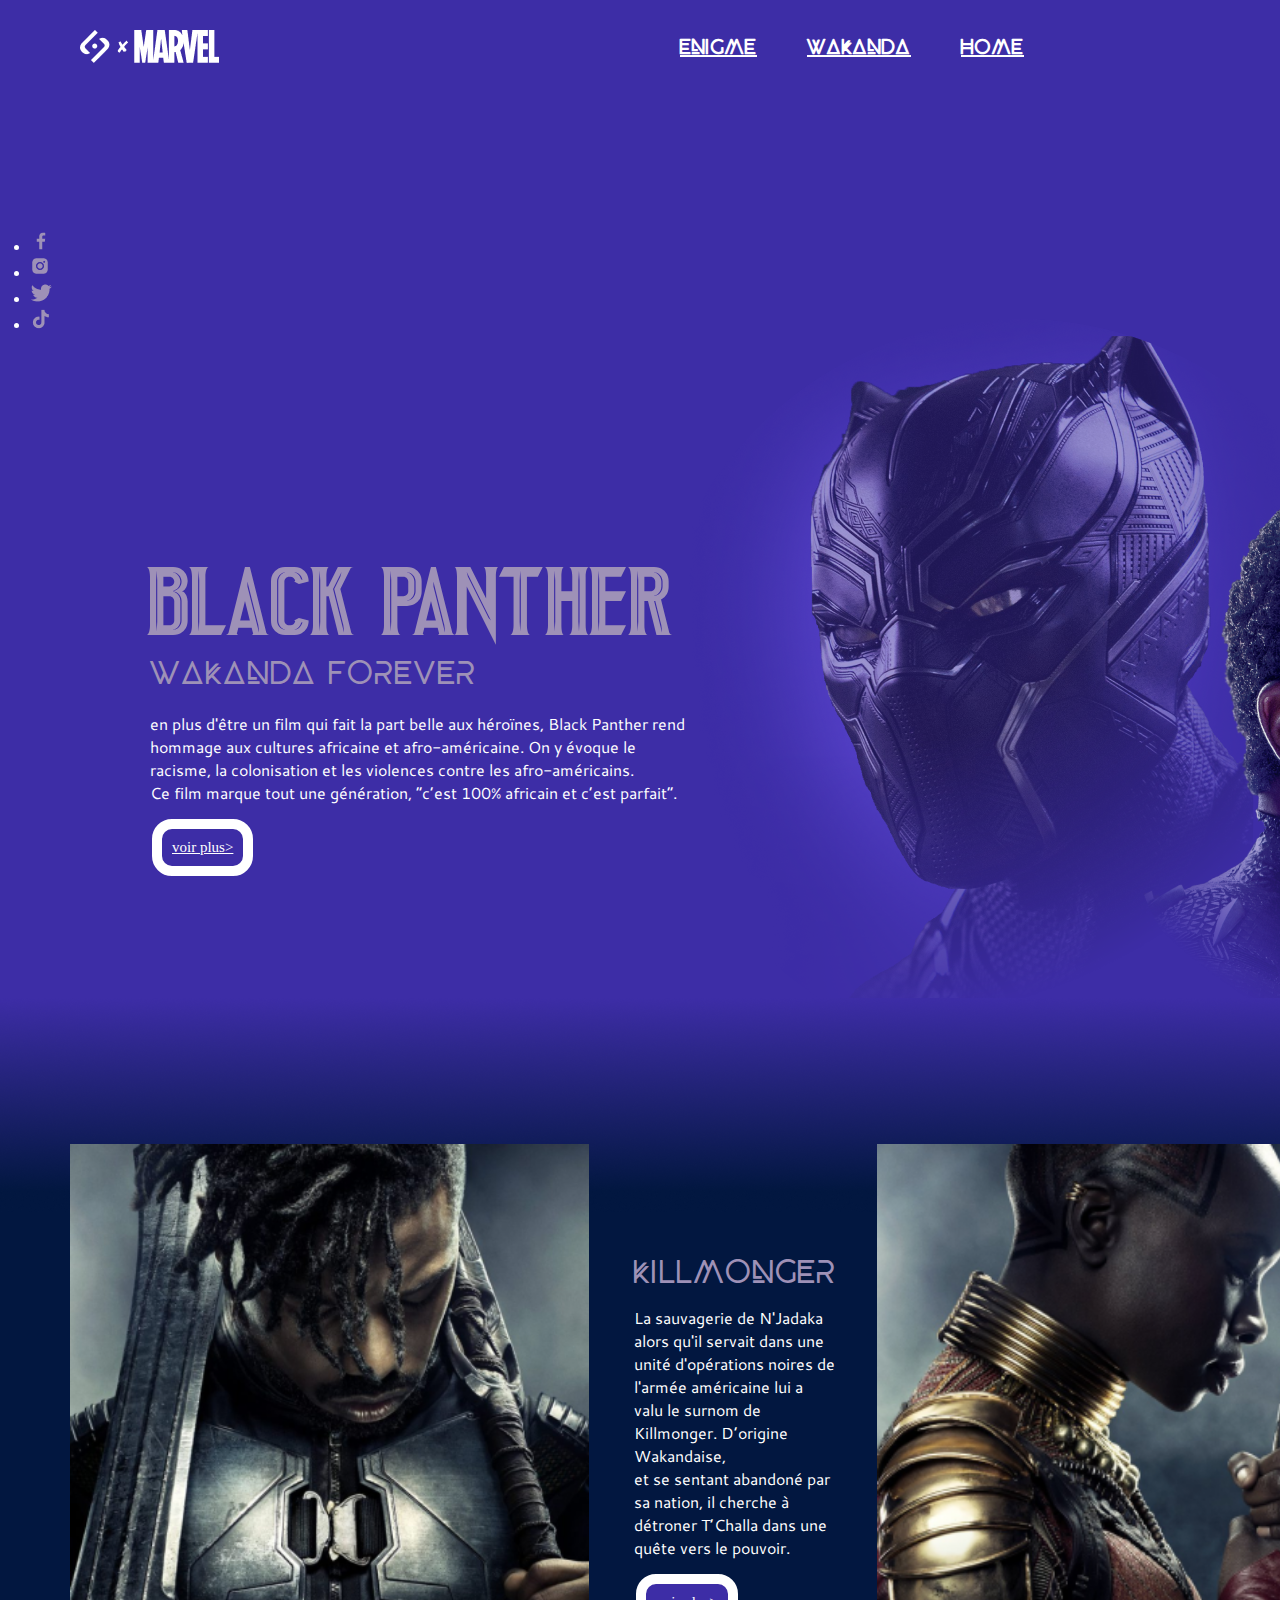
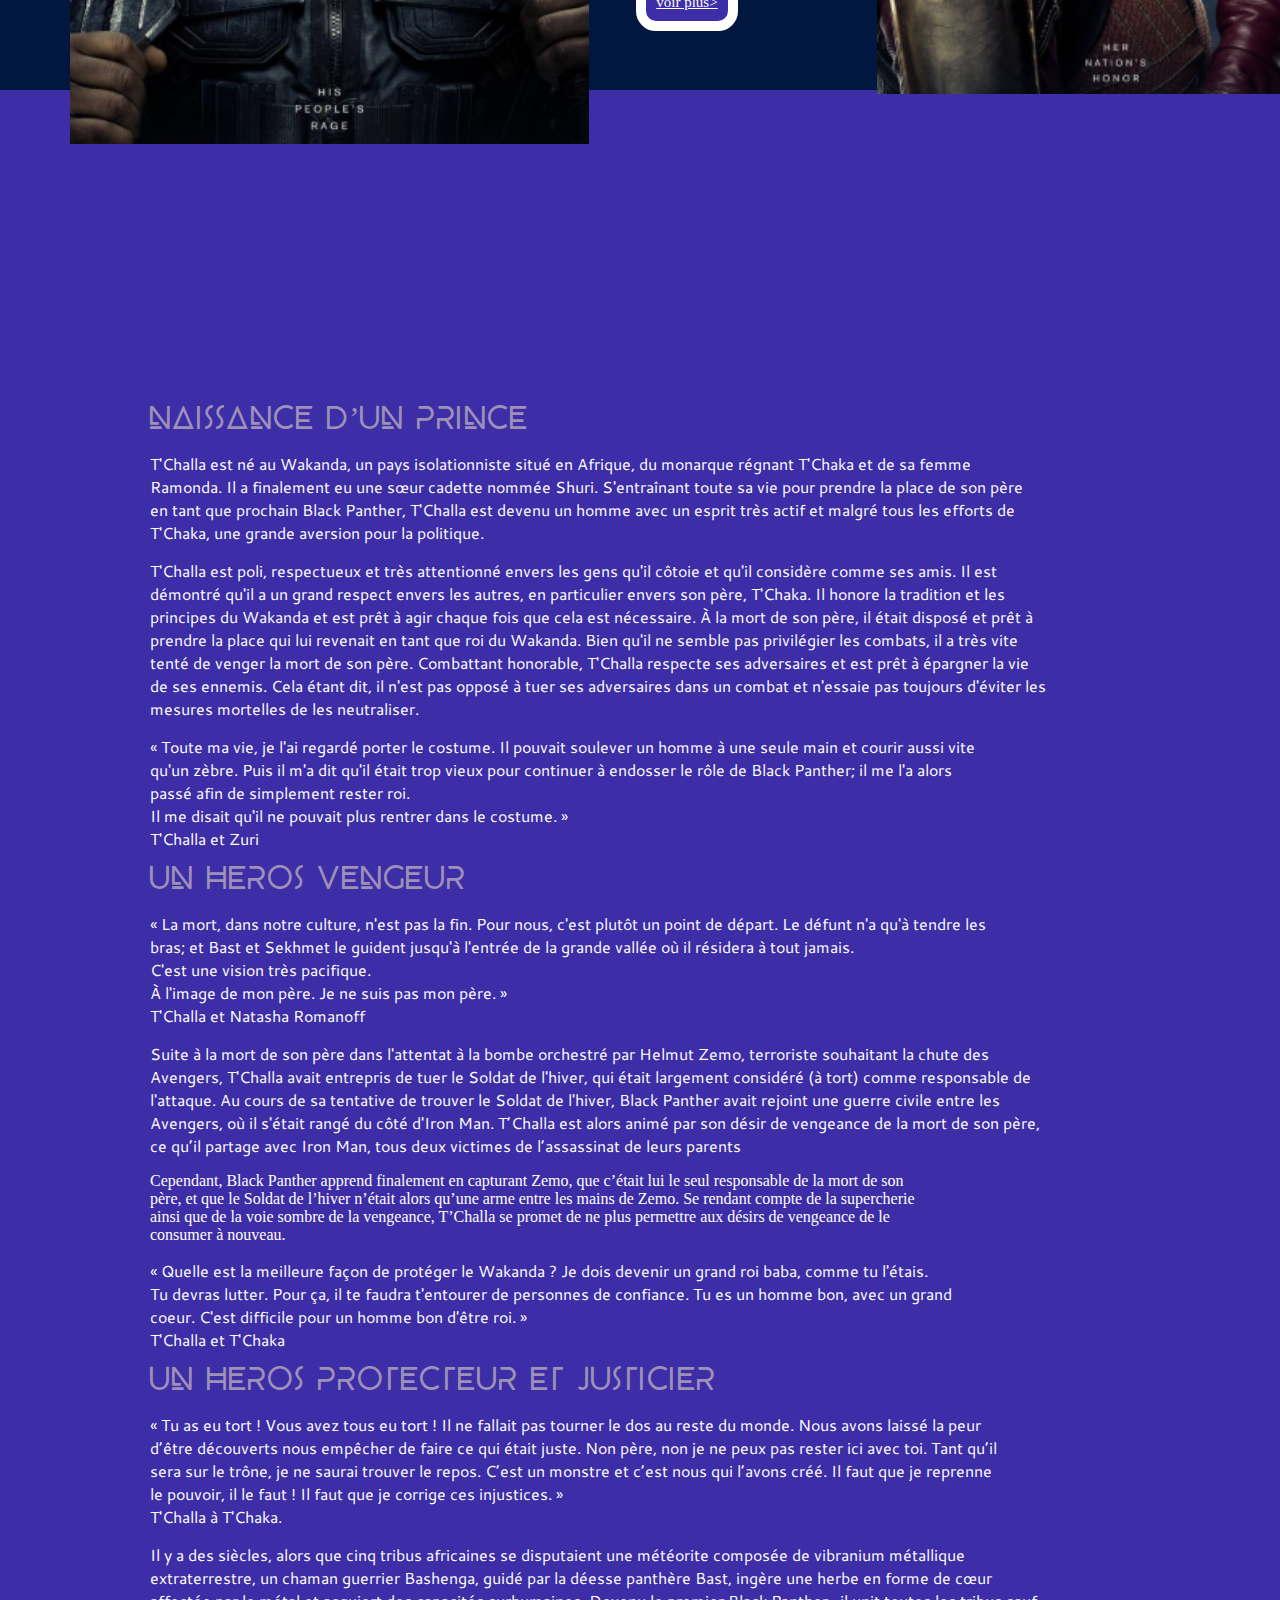
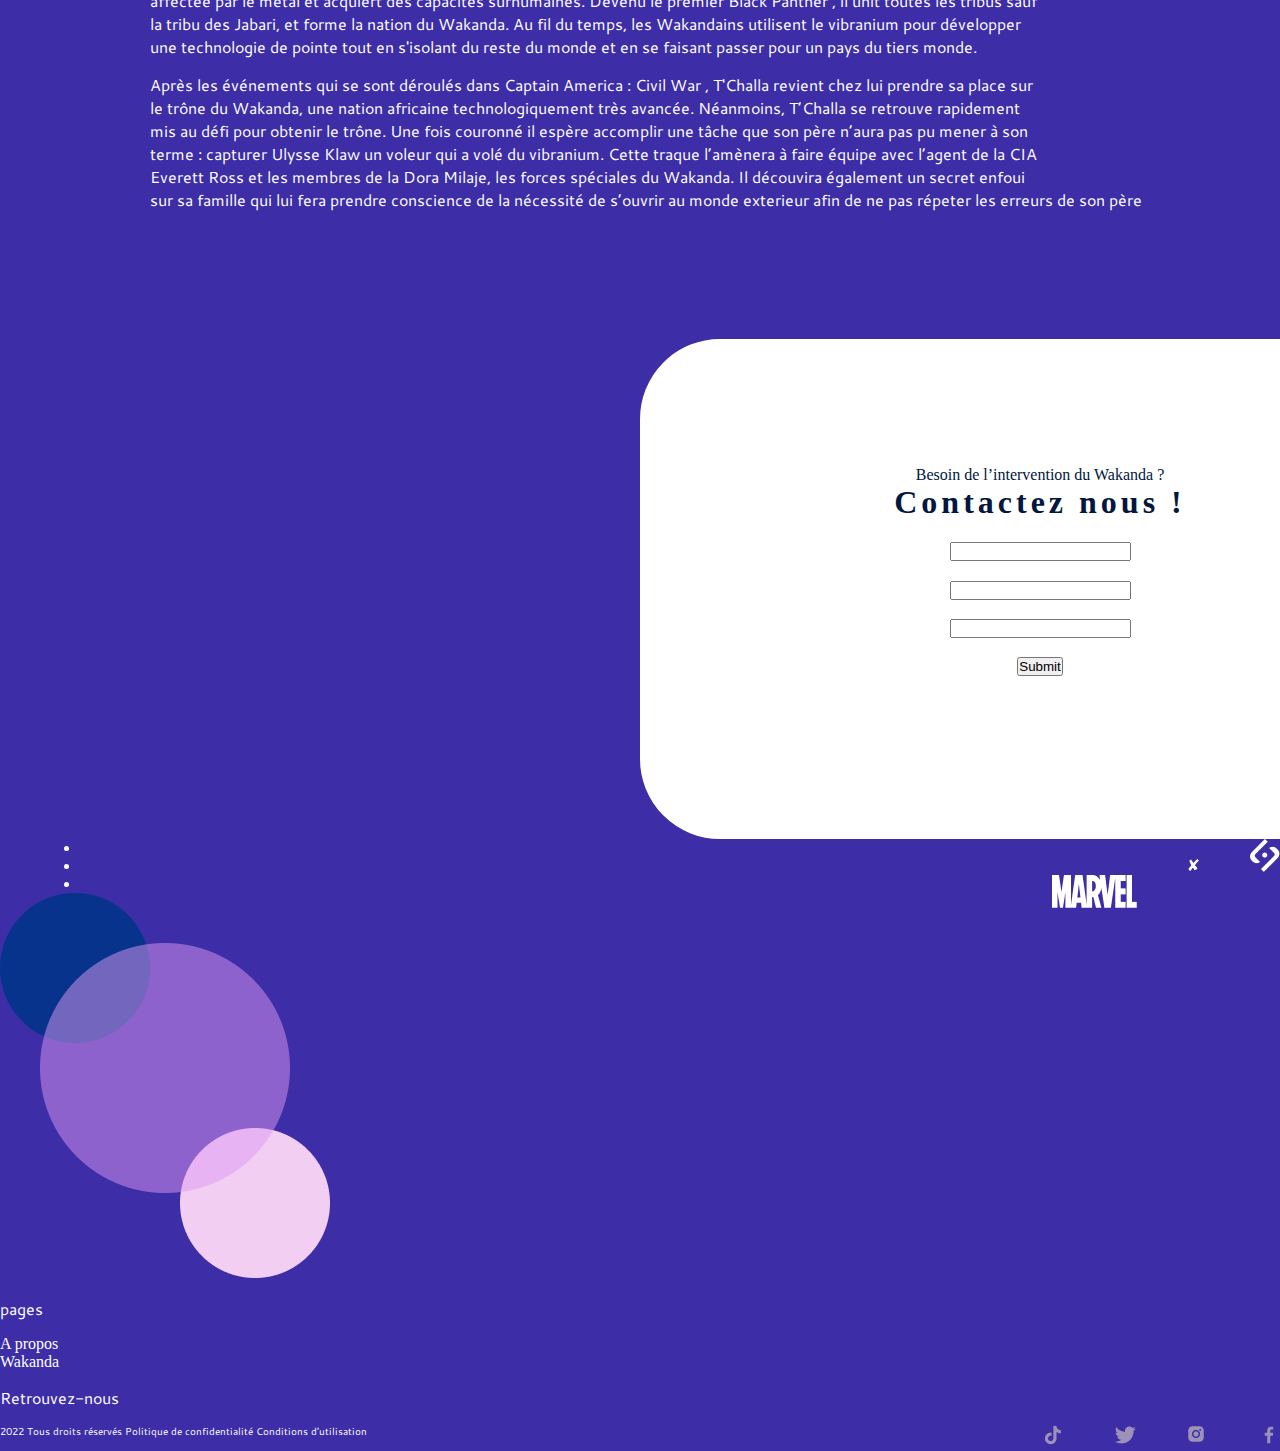
==== commit 351729b4: "mise en forme du formulaire" ====
--- a/index.html
+++ b/index.html
@@ -208,14 +208,28 @@
     </div>
   </section>
  <!--formulaire--> 
- <div id="le formulaire">
-  <form action="">
-    Besoin de l’intervention du Wakanda ?
-    <h2>Contactez nous !</h2>
-    <label for="Nom">Nom</label>
-    <label for="Email">Email</label>
-    <label for="Message">Message</label>
-    <label for="Envoyer">Envoyer</label>
+ <div id ="leformulaire">
+  <form class="position" action="">
+    <div class="title1">
+    Besoin de l’intervention du Wakanda ?<br>
+  </div>
+  <div class="title2">
+    <b>Contactez nous !</b><br> 
+  </div>
+  <div class="rubriques">
+    <div class="item1">
+    <input type="text" name="Nom" id="Nom"><br>
+  </div>
+    <div class="item2">
+    <input type="text" name="Email" id="Email"><br> 
+  </div>
+    <div class="item3"> 
+    <input type="text" name="Message" id="Message"><br>
+  </div> 
+    <div class="item4">
+    <input type="submit" name="Envoyer" id="Envoyer">
+  </div>
+  </div>
   </form>
 </div>
     </main>
--- a/style.CSS
+++ b/style.CSS
@@ -283,10 +283,58 @@
                 margin-bottom: 15px;
             }
             /*le formulaire*/
-            #le formulaire{
+            #leformulaire{
+                display: flex;
+                flex-direction: column;
+                justify-content: center;
+                width: 800px;
+                height: 500px;
+                border: 2px solid #FFFFFF ;
+                border-top-right-radius: 80px;
+                border-bottom-left-radius: 80px;
+                border-bottom-right-radius: 80px;
+                border-top-left-radius: 80px;
+                background-color: #FFFFFF;
+                margin-left: 50%;
+                margin-top: 10%;  
+              
+            }
+            #leformulaire .position{
+                text-align: center;
+                margin: 5%;
+            }
+            .title1{
+                color: #021740;
+            }
+            .title2{
+                color: #021740;
+                font-size: 200%;
+                letter-spacing: 4px;
+            }
+            .rubriques{
+                margin: 5%;
+                margin-top: 3%;
                 
             }
+            .item1{
+                margin: 3%;
+            
+            }
+            .item2{
+                margin: 3%;
+            }
+            .item3{
+                margin: 3%;
+            }
+            .item4{
+                margin: 3%;
+            }
+            
            
+               
+            
+            
+           
             
 
 
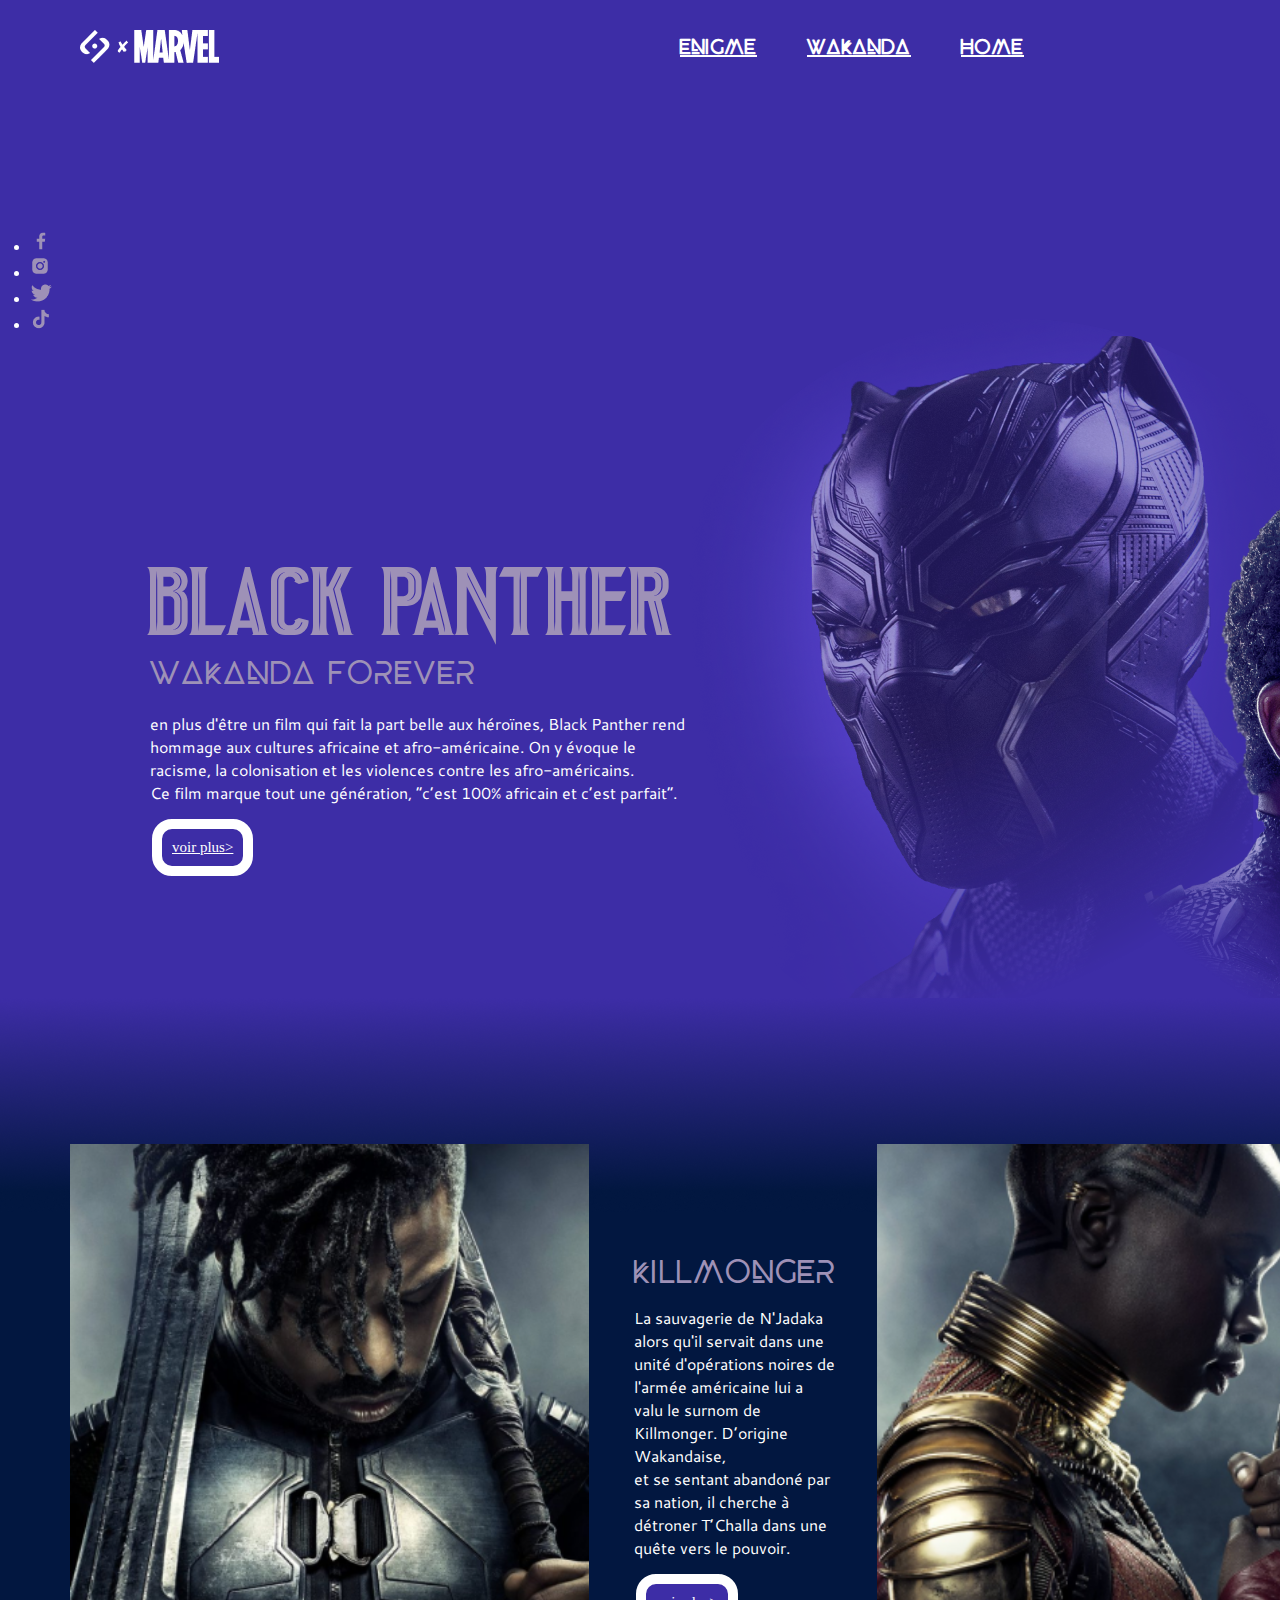
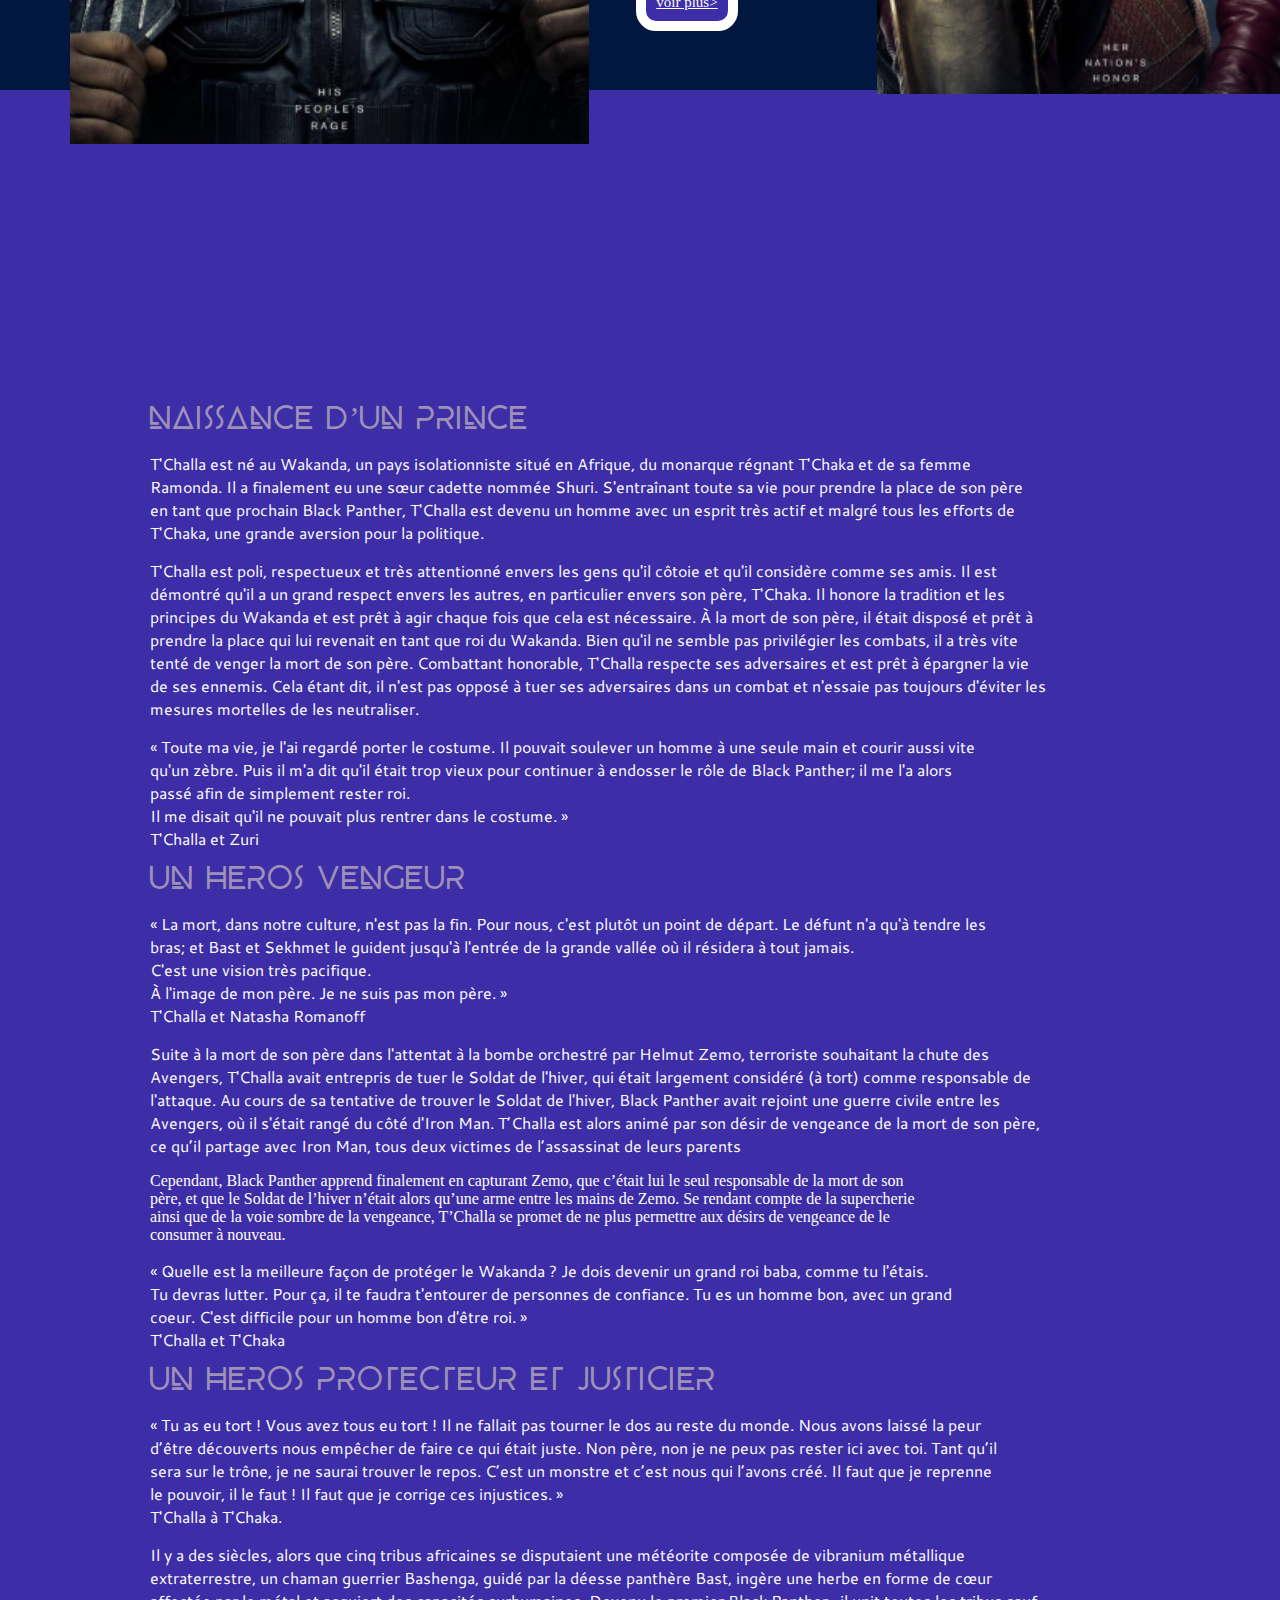
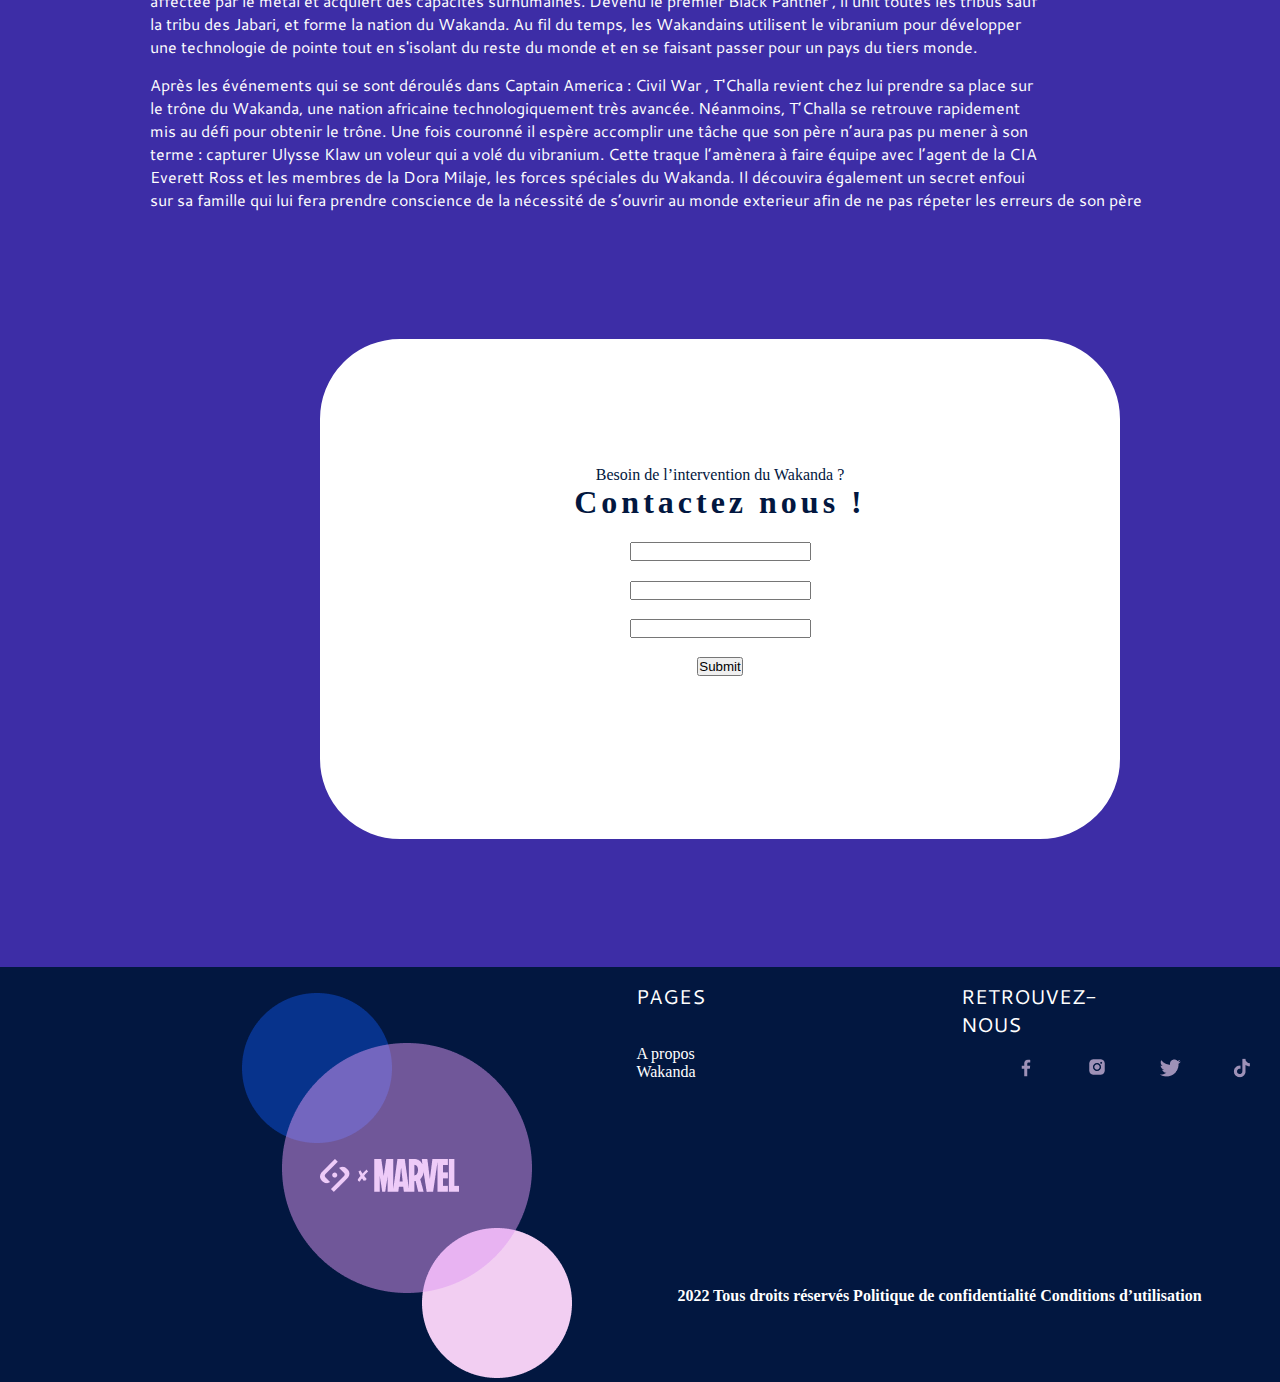
==== commit b2d1978f: "création du footer" ====
--- a/index.html
+++ b/index.html
@@ -235,36 +235,34 @@
     </main>
     <footer>
     <!--création du footer identique pour les trois pages-->
-    <div>
-      <div class="icon">
-        <ul>
-          <li><a href="#"><img src="./assets/Illustrations + Logo/All pages/icon_SAYNA.png" alt=""></a></li>
-          <li><a href="#"><img src="./assets/Illustrations + Logo/All pages/icon_x.png" alt=""></a></li>
-          <li><a href="#"><img src="./assets/Illustrations + Logo/All pages/icon_MARVEL.png" alt=""></a></li>
-        </ul>
-      </div>
-      <div>
+     <section id="footer">
+        <div class="icon2 ">
+          <img src="./assets/Illustrations + Logo/All pages/footer2.png" alt=""></a></li>
+        </div>
+      
+      <div class="icon3">
         <img src="./assets/Illustrations + Logo/All pages/footer1.png" alt="">
       </div>
-      <div>
+      <div class="pages"> 
         <p>pages</p>
-        A propos <br>Wakanda
+        <div class="apropos">A propos <br>Wakanda</div>
+        
       </div>
       <div>
         <p>Retrouvez-nous</p>
       </div>
       <!--social footer-->
       <div class="social-footer">
-        <a class="social-item" href=""><img src="./assets/Illustrations + Logo/All pages/icon_facebook.png" alt=""></a>
-        <a class="social-item" href=""><img src="./assets/Illustrations + Logo/All pages/icon_instagram.png" alt=""></a>
-        <a class="social-item" href=""><img src="./assets/Illustrations + Logo/All pages/icon_twitter.png" alt=""></a>
-        <a class="social-item" href=""><img src="./assets/Illustrations + Logo/All pages/icon_tiktok.png" alt=""></a>
+        <a href="#"><img src="./assets/Illustrations + Logo/All pages/icon_facebook.png" alt=""></a>
+        <a href="#"><img src="./assets/Illustrations + Logo/All pages/icon_instagram.png" alt=""></a>
+        <a href="#"><img src="./assets/Illustrations + Logo/All pages/icon_twitter.png" alt=""></a>
+        <a href="#"><img src="./assets/Illustrations + Logo/All pages/icon_tiktok.png" alt=""></a>
        </div>
-       <div class="footer">
-        2022 Tous droits réservés Politique de confidentialité Conditions d’utilisation
-       </div>
-    </div>
+       
+        <h4>2022 Tous droits réservés Politique de confidentialité Conditions d’utilisation</h4>
+       
+     </section>
     </footer>
  </body>
 
-</html>+</html>
--- a/style.CSS
+++ b/style.CSS
@@ -295,7 +295,7 @@
                 border-bottom-right-radius: 80px;
                 border-top-left-radius: 80px;
                 background-color: #FFFFFF;
-                margin-left: 50%;
+                margin-left: 25%;
                 margin-top: 10%;  
               
             }
@@ -329,10 +329,49 @@
             .item4{
                 margin: 3%;
             }
+            /* le footer */
             
            
+               #footer{
+                display: flex;
+                margin-top: 10%; 
+                background: #021740; 
                
-            
+              
+               }
+               #footer .icon2{
+                margin-top: 15%;
+                margin-left: 25%;
+               }
+               #footer .icon3{
+                margin-top: 2%;
+                margin-left: -17%;
+               }
+               #footer p{
+                font-size: 20px;
+                text-transform: uppercase;
+                margin-right: 2%;
+               }
+               .pages{
+                margin-left: 5%;
+                margin-right: 20%;
+               }
+               .apropos{
+                margin-top: 50%;
+               }
+               .social-footer{
+                display: flex;
+                flex-direction: row;
+                margin-top: 7%;
+                margin-left: -15%;
+               }
+               h4{
+                margin-top: 25%;
+                margin-left: -45%;
+            
+                
+               }
+                         
             
            
             
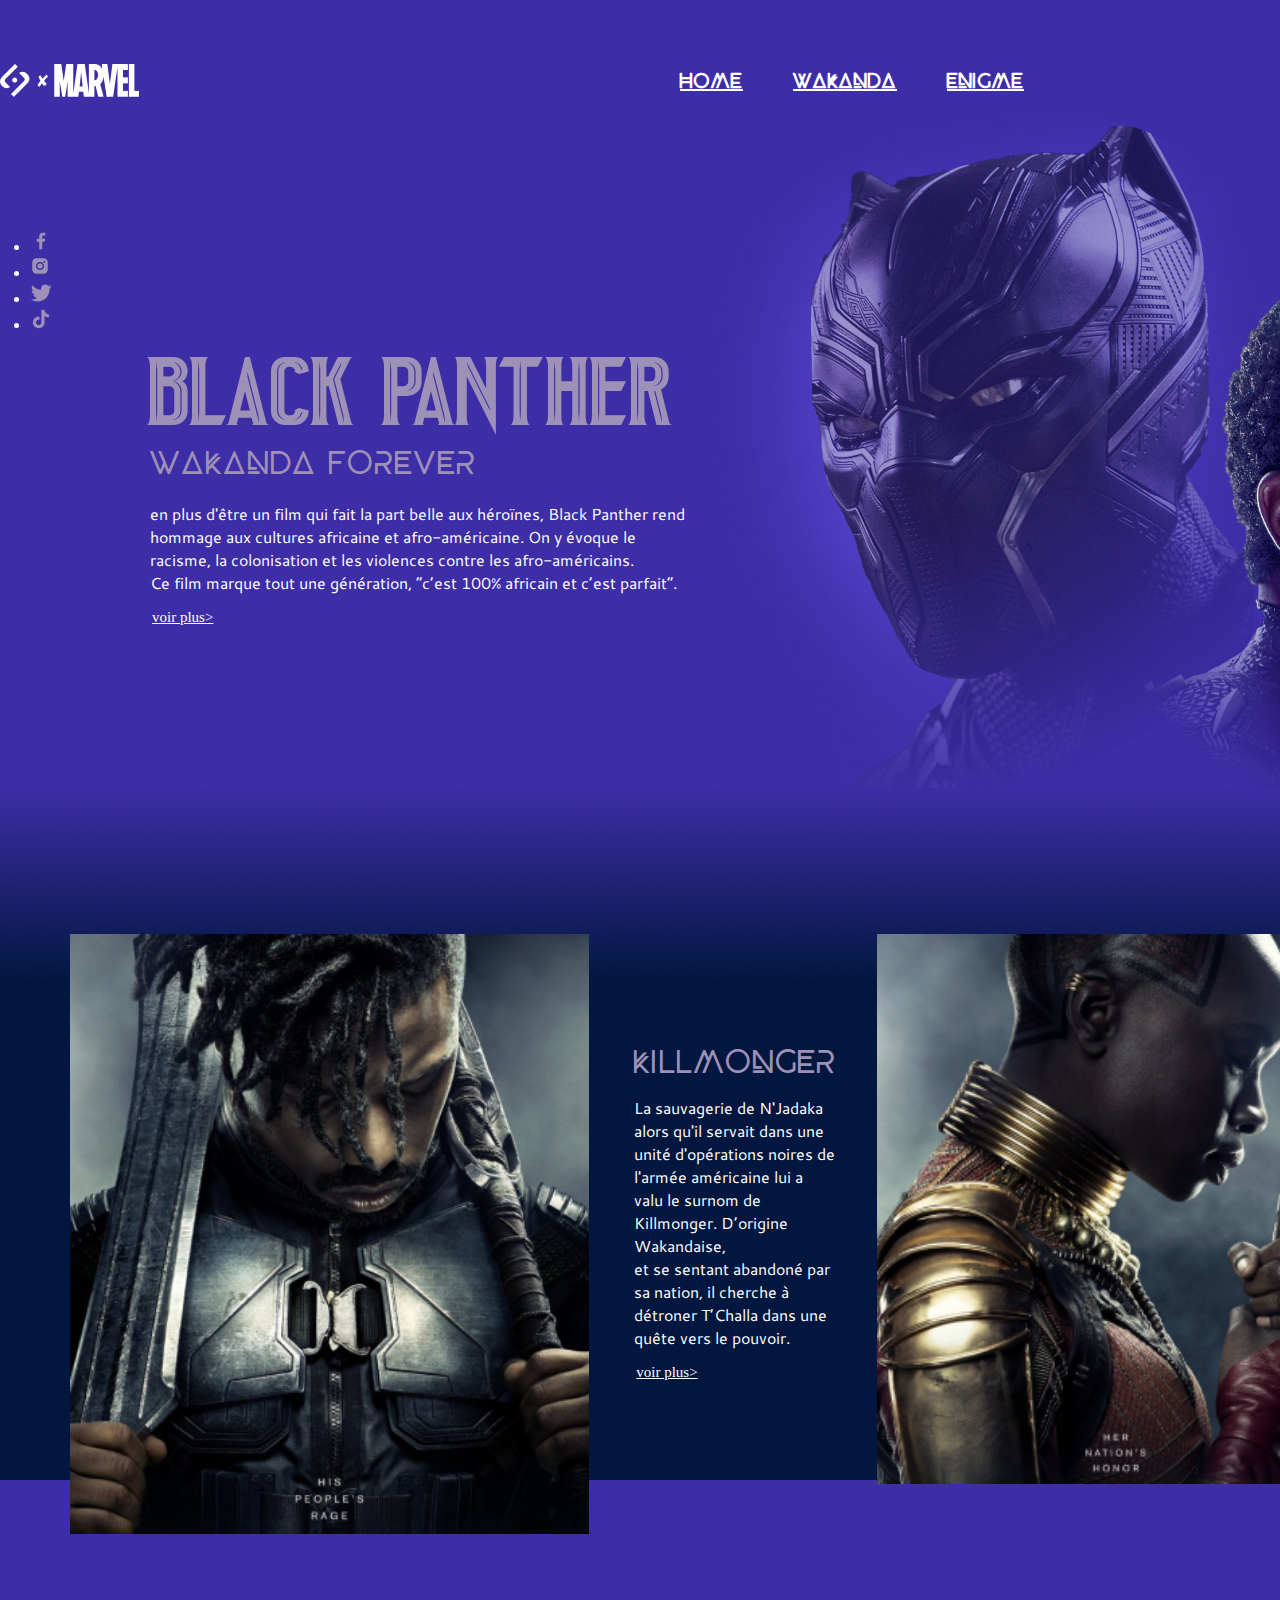
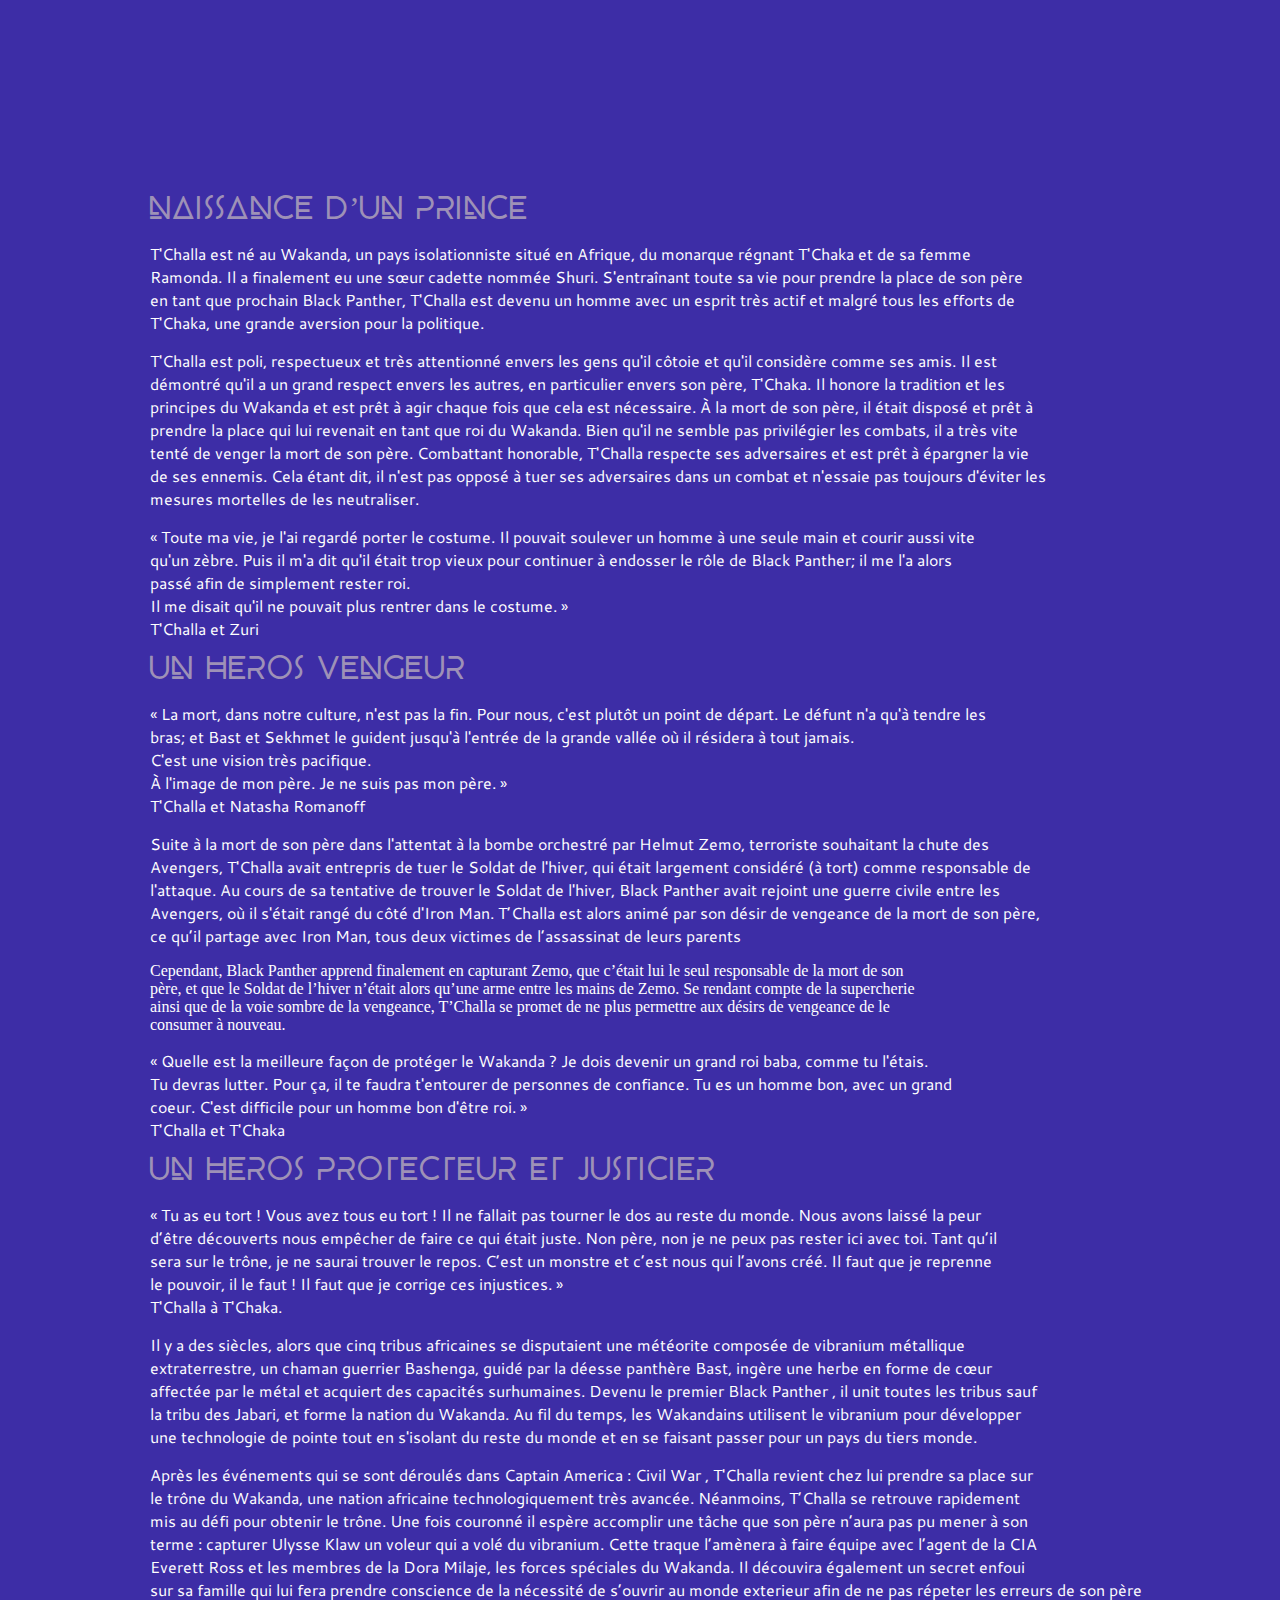
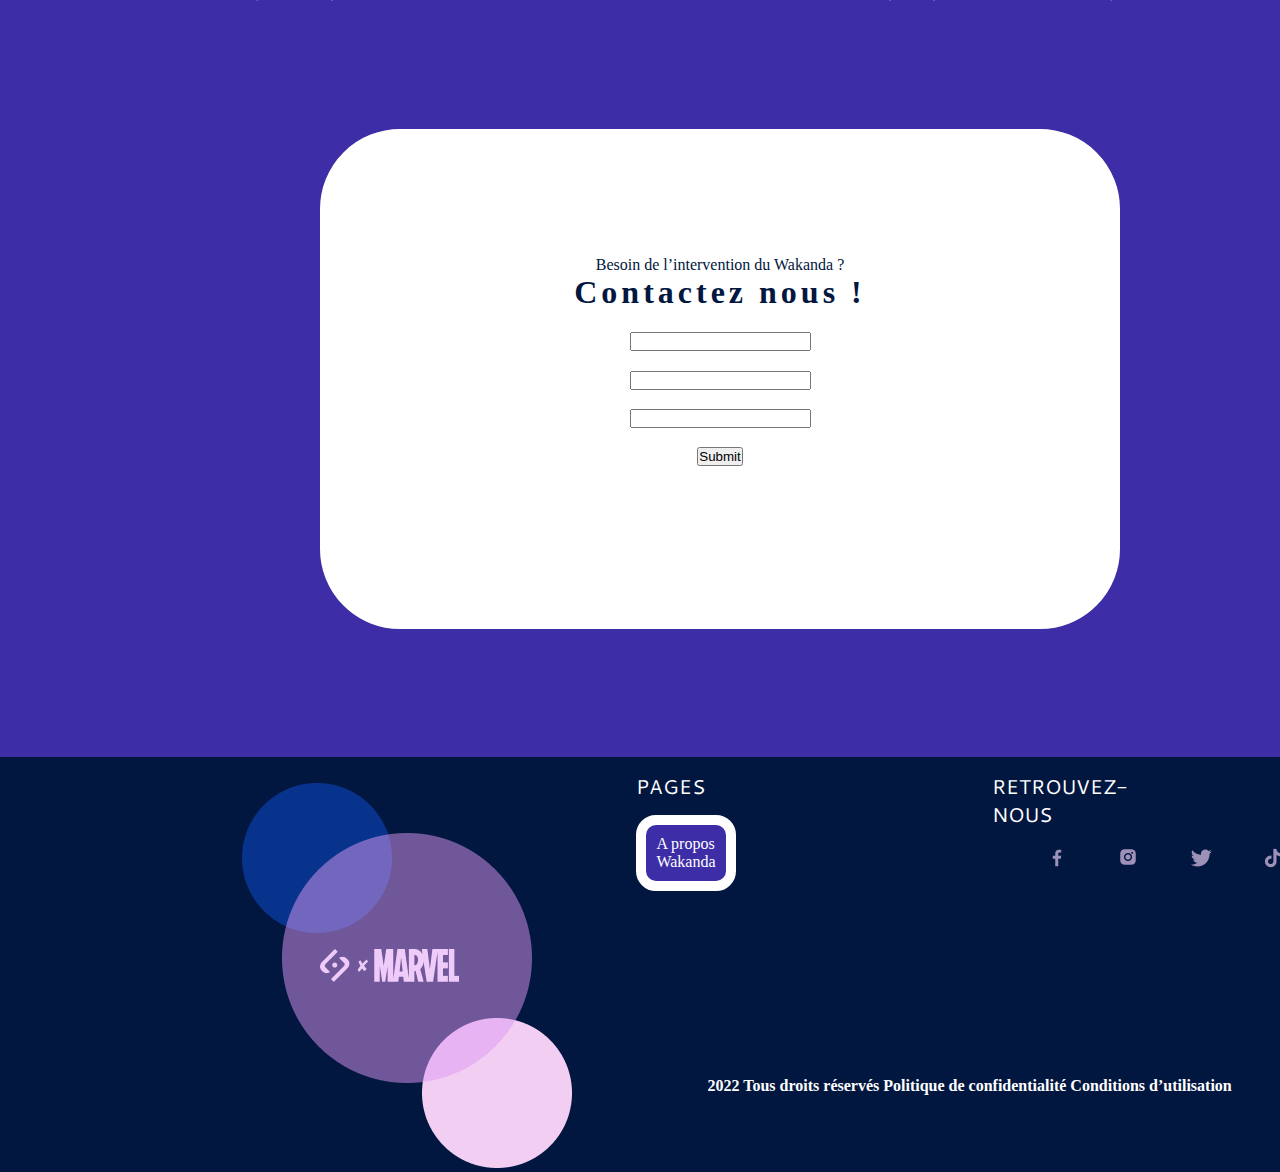
==== commit bb10d634: "j'ai essaye de rectifier" ====
--- a/index.html
+++ b/index.html
@@ -18,9 +18,9 @@
           
         </ul>
       </div>
-      <div class="ligne longue">     
-      </div>
-      <div class="ligne courte">
+      <div class="lignelongue">     
+      </div>
+      <div class="lignecourte">
       </div>
 <!--le design de la navigation--> 
         <nav class="container">
@@ -28,10 +28,10 @@
             <img src="./assets/Illustrations + Logo/All pages/footer2.png" alt=""></a></li>
           </div>
             <div class="menu">
-              <ul>
+              <ul>                             
+                <li><a href="enigme.html">enigme</a></li>
+                <li><a href="wakanda.html">wakanda</a></li>
                 <li><a href="index.html">Home</a></li>
-                <li><a href="wakanda.html">wakanda</a></li>
-                <li><a href="enigme.html">enigme</a></li>
               </ul>
             </div>
         </nav>
@@ -48,7 +48,7 @@
                 Ce film marque tout une génération, “c’est 100% africain et c’est parfait”. <br>
                 </p>
                 <div class="cta">
-                  <a class="btn" href="#">voir plus></a>
+                  <a class="voir" href="#">voir plus></a>
                 </div>
               <div class="Panthermasqué">
                 <img src="./assets/Illustrations + Logo/Accueil/Pantherhome1..png" alt="">
@@ -74,7 +74,7 @@
                 et se sentant abandoné par sa nation, il cherche à <br>
                 détroner T’Challa dans une quête vers le pouvoir.</p>
               <div class="cta">
-                  <a class="btn" href="#">voir plus></a>
+                  <a class="voir" href="#">voir plus></a>
               </div>
           </div>
           <div class="BlackPanther-item">
@@ -88,7 +88,7 @@
                 couronnement de T'Challa, elle se joint à lui dans de <br>
                 nombreuses aventures.</p>
                 <div class="cta">
-                  <a class="btn" href="#">voir plus></a>
+                  <a class="voir" href="#">voir plus></a>
                 </div>
           </div>
           <div class="BlackPanther-item">
@@ -245,7 +245,8 @@
       </div>
       <div class="pages"> 
         <p>pages</p>
-        <div class="apropos">A propos <br>Wakanda</div>
+        <div class="btn">A propos <br>Wakanda</div>
+        
         
       </div>
       <div>
--- a/style.CSS
+++ b/style.CSS
@@ -68,21 +68,22 @@
     top: 230px;
     
 }
-.scroll.social{
+.scroll.social:hover{
     margin-top: 15px;
-}
-.ligne longue{
+    color: #FFFFFF;
+}
+.lignelongue{
     content: "";
-    border-left: 3px solid var(--light-violet);
+    border-left: 5% solid var(--light-violet);
     position: fixed;
     top: 0;
     width: 1px;
     height: 60%;
     left: 60px;
   }
-  .ligne courte{
+  .lignecourte{
     content: "";
-    border-left: 3px solid var(--light-violet);
+    border-left: 10% solid var(--light-violet);
     position: fixed;
     top: 0;
     width: 1px;
@@ -92,26 +93,31 @@
 
 header.icon{
     position: absolute;
-    left: 10px;
+    left: 10%;
     top:0px;
-
+    right: 20%;
+    
 }
 /*positionnement de la navigation*/
 nav{
     display: flex;
     align-items: center;
     justify-content: space-between;
-    padding-top: 30px;
-    padding-bottom: 500px;
+    padding-top: 5%;
+    padding-bottom: 20%;
+    
 }
 nav ul li {
     list-style-type: none;
     margin: 0;
     padding: 0;
     display: inline;
-    margin-left: 100px;
+    
     text-decoration: underline;
     
+}
+.menu{
+    margin-left: 20%;
 }
 a{
     color: white;  
@@ -122,13 +128,14 @@
     margin-left: 50px;
 
 }
-.icon{
-    padding-left: 80px;
+.icon:hover{
+    padding-left: 10%;
+    color: #3D2DA6;
 }
    
 header.nav{
     position: absolute;
-    top: 50px;
+    top: 5%;
     left: 0;
 }
 /*mise en forme des titres et texte*/
@@ -158,7 +165,7 @@
     margin-bottom: 20px;
     text-align: left;
         }
- .btn{
+ .voir{
             text-decoration: underline;
             color: #FFFFFF;
             font-size: 15px;
@@ -356,8 +363,9 @@
                 margin-left: 5%;
                 margin-right: 20%;
                }
-               .apropos{
+               .btn:hover{
                 margin-top: 50%;
+                color: #FFFFFF;
                }
                .social-footer{
                 display: flex;
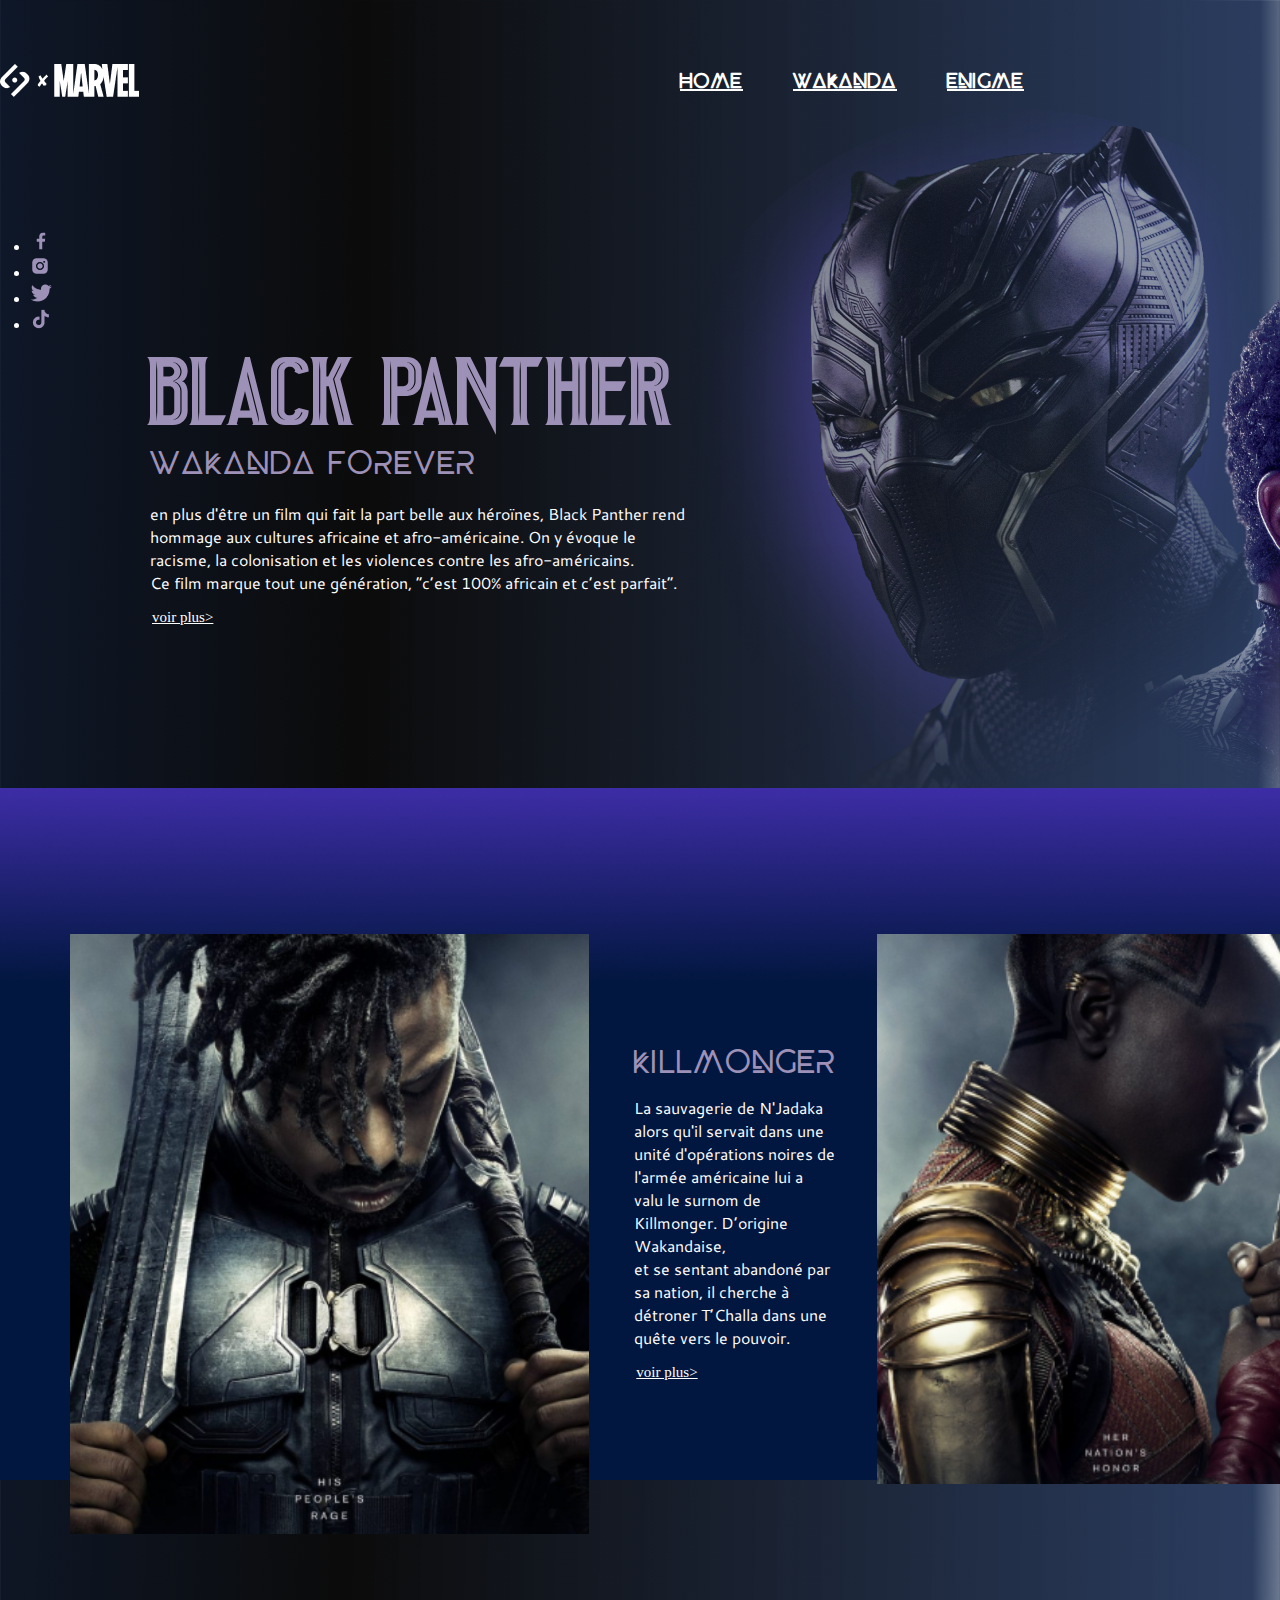
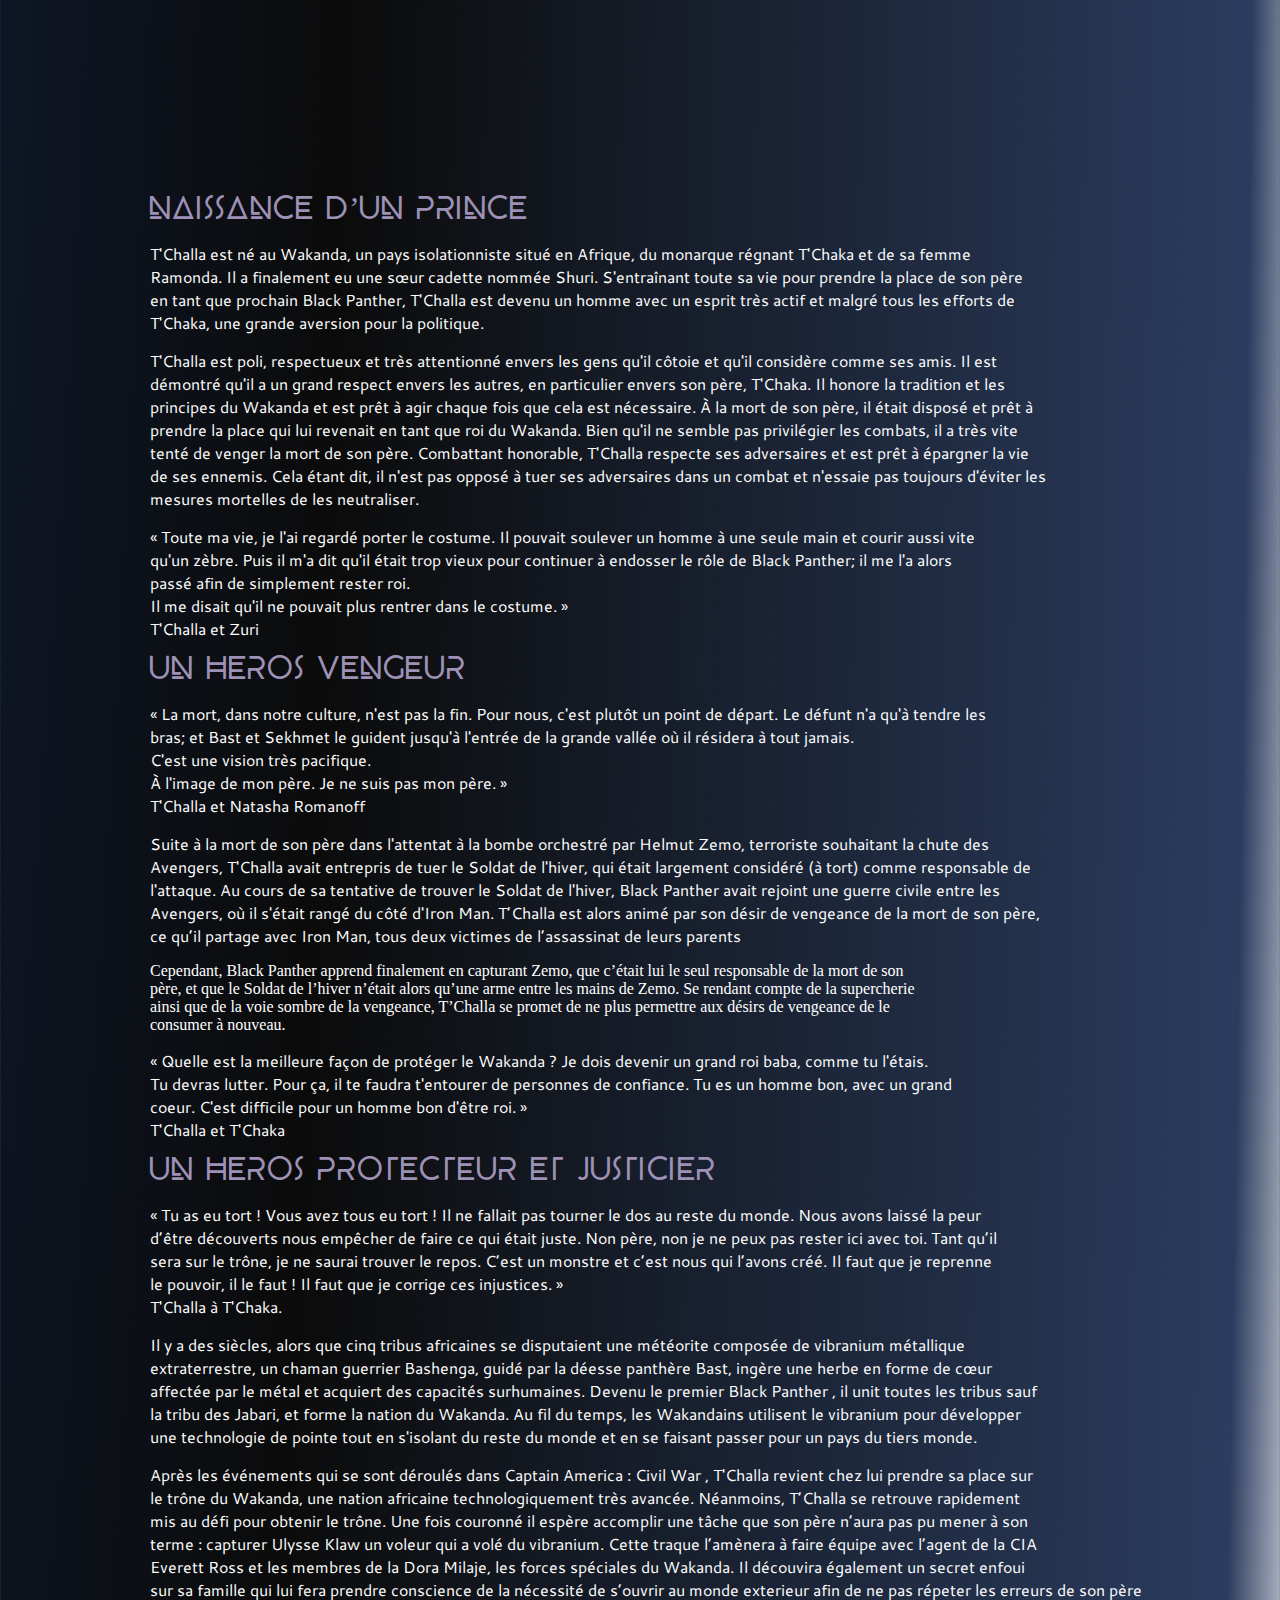
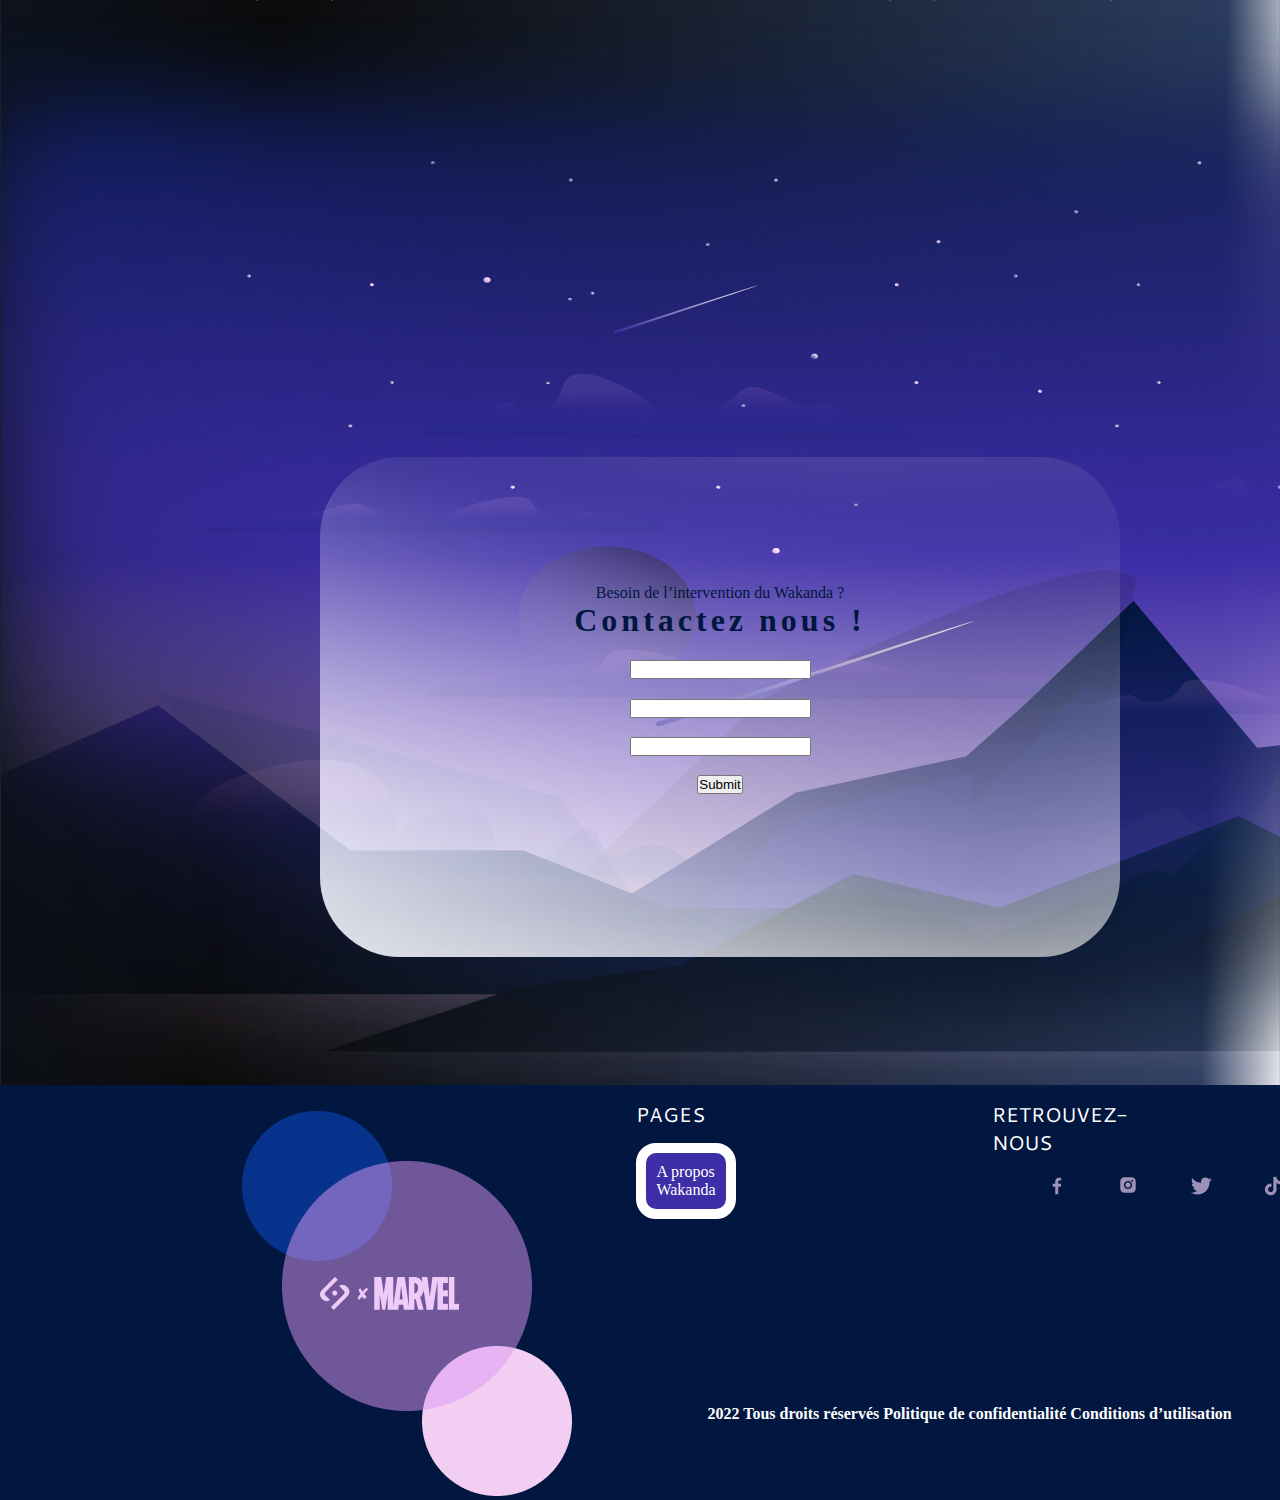
==== commit 7085db48: "arrangement des background" ====
--- a/index.html
+++ b/index.html
@@ -7,6 +7,8 @@
     <link rel="stylesheet"href="./style.CSS">
 </head>
 <body> 
+  <div class="long-bar"></div>
+  <div class="short-bar"></div>
     <header>
         <!--les réseaux sociaux avec le scrolling-->
       <div class="scroll">
@@ -18,10 +20,7 @@
           
         </ul>
       </div>
-      <div class="lignelongue">     
-      </div>
-      <div class="lignecourte">
-      </div>
+      
 <!--le design de la navigation--> 
         <nav class="container">
           <div class="icon">
@@ -208,6 +207,9 @@
     </div>
   </section>
  <!--formulaire--> 
+ <div class="background">
+  <img src="./assets/Illustrations + Logo/Accueil/Pantherhome7.png" alt="">
+ </div>
  <div id ="leformulaire">
   <form class="position" action="">
     <div class="title1">
--- a/style.CSS
+++ b/style.CSS
@@ -43,7 +43,7 @@
     font-weight: 400;  
 }
 body{
-    background-color: #3D2DA6;
+    background: radial-gradient(126.67% 350.28% at -21.35% 0%, #11213F 0%, #0B0B0B 39.1%, rgba(2, 23, 64, 0.837641) 94.57%, rgba(2, 23, 64, 0) 100%) ;
     color: #FFFFFF;
 }
 :root{
@@ -72,7 +72,7 @@
     margin-top: 15px;
     color: #FFFFFF;
 }
-.lignelongue{
+.long-bar{
     content: "";
     border-left: 5% solid var(--light-violet);
     position: fixed;
@@ -81,7 +81,7 @@
     height: 60%;
     left: 60px;
   }
-  .lignecourte{
+  .short-bar{
     content: "";
     border-left: 10% solid var(--light-violet);
     position: fixed;
@@ -290,6 +290,9 @@
                 margin-bottom: 15px;
             }
             /*le formulaire*/
+            .background{
+                background-image: url("./assets/Illustrations\ +\ Logo/Accueil/Pantherhome7.png");
+            }
             #leformulaire{
                 display: flex;
                 flex-direction: column;
@@ -303,7 +306,8 @@
                 border-top-left-radius: 80px;
                 background-color: #FFFFFF;
                 margin-left: 25%;
-                margin-top: 10%;  
+                margin-top: -50%; 
+                
               
             }
             #leformulaire .position{
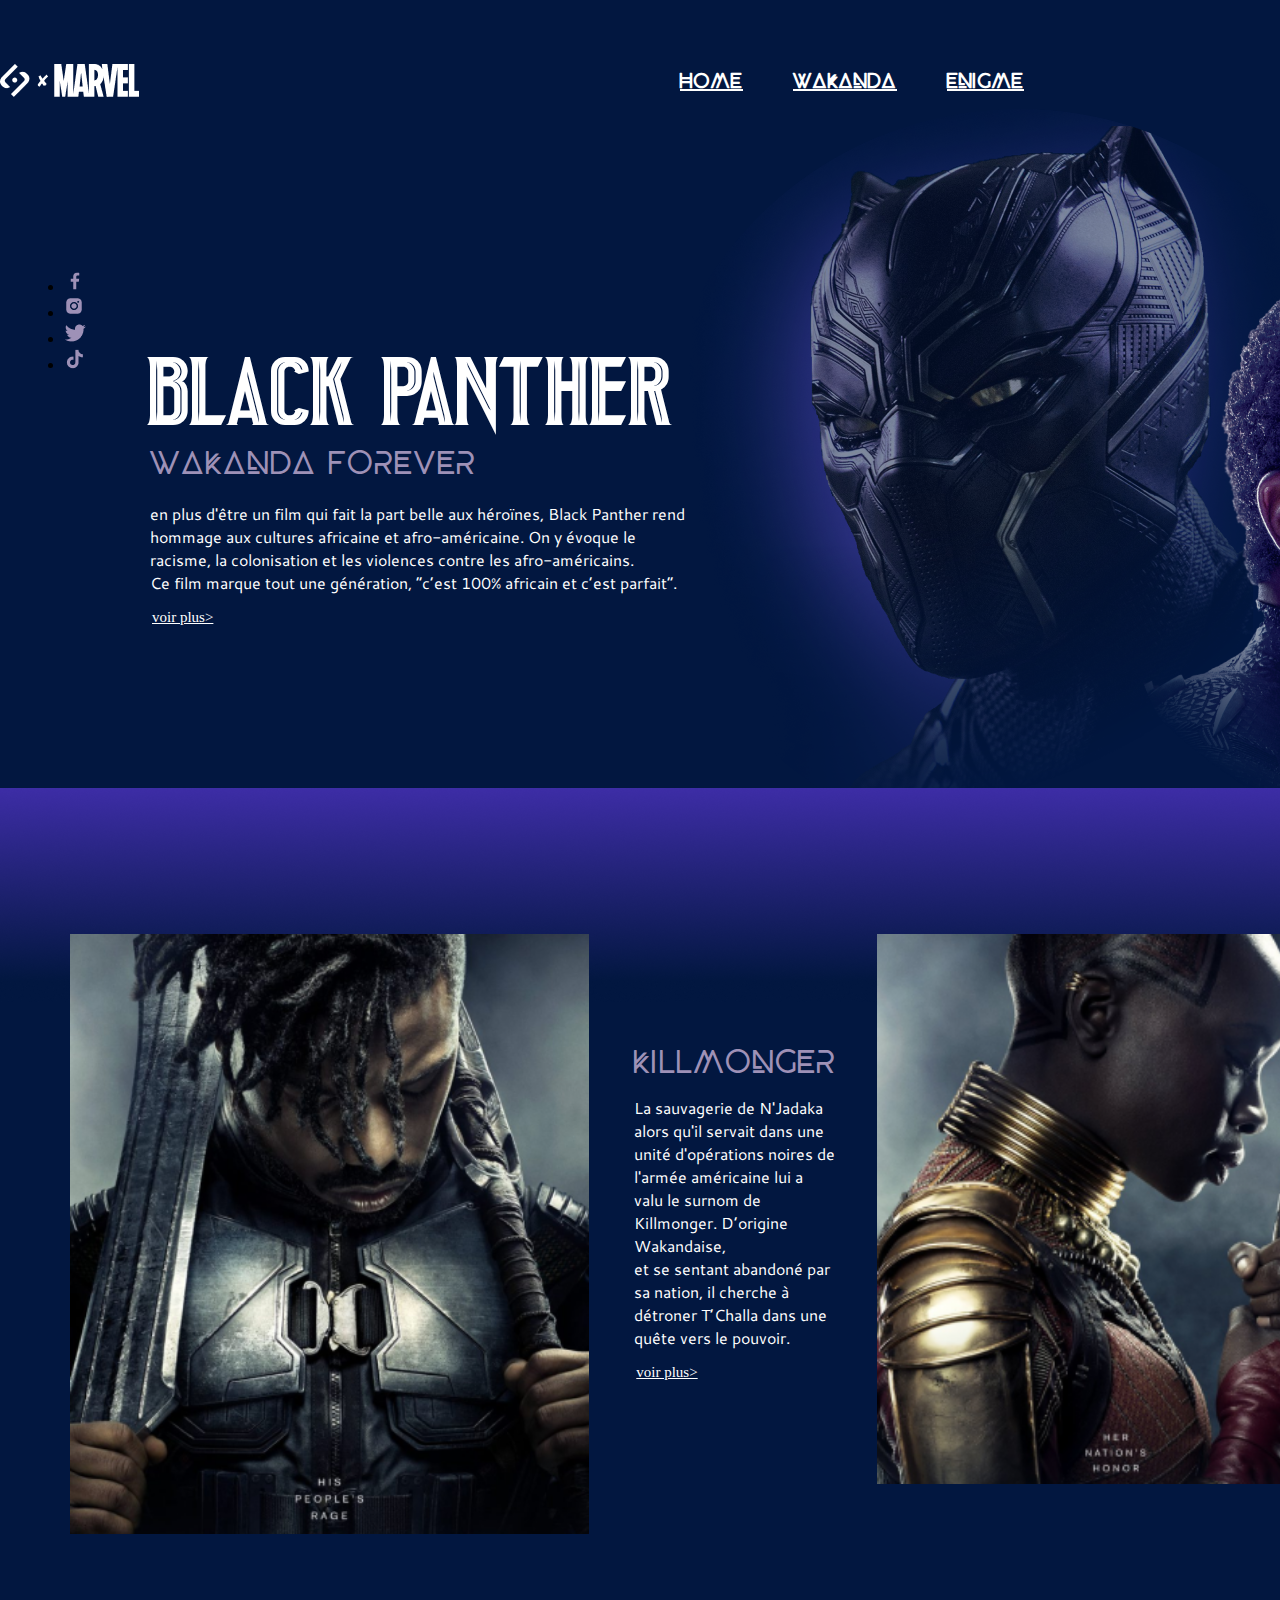
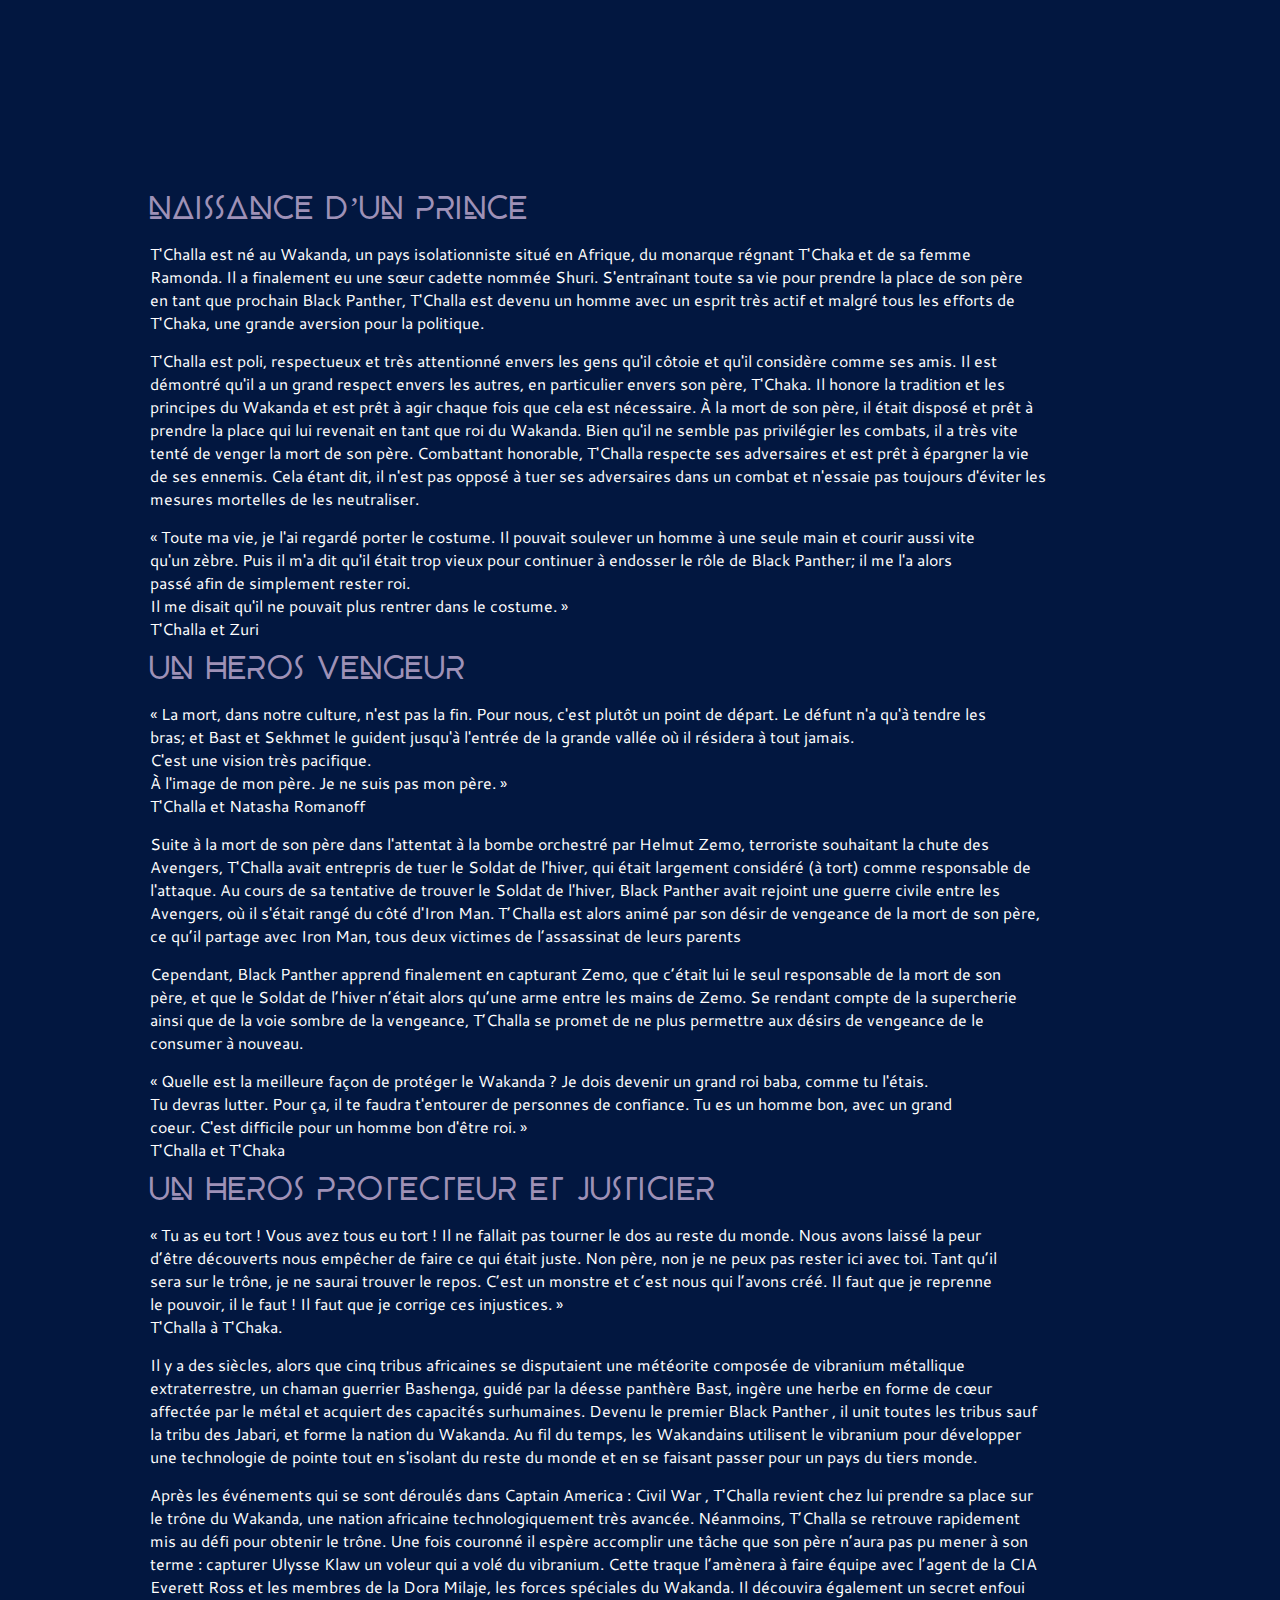
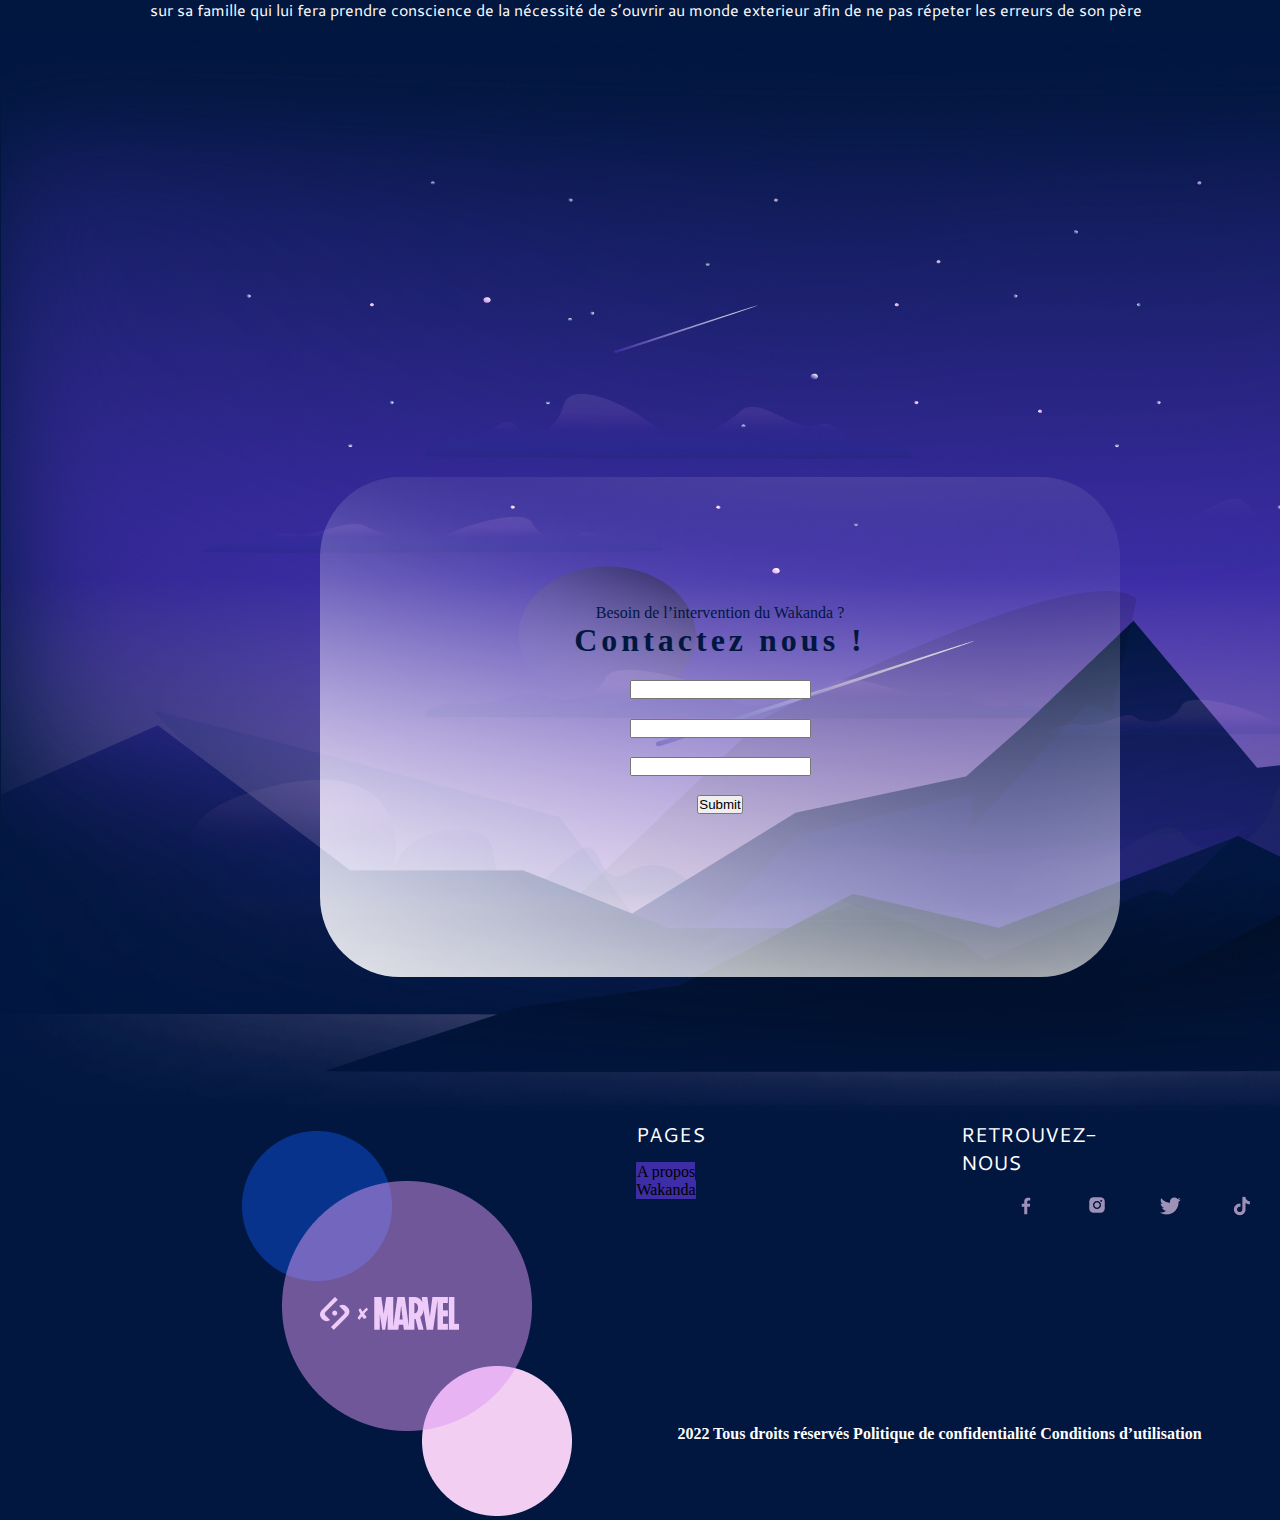
==== commit 1b42cecc: "modification dans l'encadré et background" ====
--- a/index.html
+++ b/index.html
@@ -7,10 +7,11 @@
     <link rel="stylesheet"href="./style.CSS">
 </head>
 <body> 
-  <div class="long-bar"></div>
-  <div class="short-bar"></div>
+  
     <header>
         <!--les réseaux sociaux avec le scrolling-->
+        <div class="longbar"></div>
+        <div class="shortbar"></div>
       <div class="scroll">
         <ul>
           <li><img src="./assets/Illustrations + Logo/All pages/icon_facebook.png" alt=""></li>
@@ -112,14 +113,14 @@
                       <div class="btn">En vie</div>
                     </div>
                   <div class="info">
-                    <p>Acteur : <b>Chadwick Boseman</b> <br>
+                    Acteur : <b>Chadwick Boseman</b> <br>
                     Apparition : <b>Captain America Civil War (2016)</b> <br>
                     Éspèce :<b>humain</b>  <br>
                     Nationalité : <b>Wakandais</b> <br>
                     Sexe : <b>Homme</b> <br>
                     Décès : <b>31 mai 2018</b> (victime du Snap ; ressuscité par Hulk 
                     en 2023) <b> (2016) </b><br>
-                    Réalité : <b>Terre-199999</b></p>
+                    Réalité : <b>Terre-199999</b>
                   </div>
      
                </div>
@@ -167,7 +168,7 @@
                  l'attaque. Au cours de sa tentative de trouver le Soldat de l'hiver, Black Panther avait rejoint une guerre civile entre les <br>
                  Avengers, où il s'était rangé du côté d'Iron Man. T’Challa est alors animé par son désir de vengeance de la mort de son père, <br>
                  ce qu’il partage avec Iron Man, tous deux victimes de l’assassinat de leurs parents</p>
-                  Cependant, Black Panther apprend finalement en capturant Zemo, que c’était lui le seul responsable de la mort de son<br> 
+                  <p>Cependant, Black Panther apprend finalement en capturant Zemo, que c’était lui le seul responsable de la mort de son<br> 
                  père, et que le Soldat de l’hiver n’était alors qu’une arme entre les mains de Zemo. Se rendant compte de la supercherie <br>
                  ainsi que de la voie sombre de la vengeance, T’Challa se promet de ne plus permettre aux désirs de vengeance de le <br>
                  consumer à nouveau. </p>
--- a/style.CSS
+++ b/style.CSS
@@ -23,16 +23,19 @@
     font-family: panthera;
     font-size: 68px;
     font-weight: 400;
+    color: #FFFFFF;
 }
 h2{
     font-family: beyno;
     font-size: 32px;
     font-weight: 400; 
+    color: #FFFFFF
 }
 .footer{
     font-family: cantarell;
     font-size: 10px;
     font-weight: 400; 
+    color: #FFFFFF
 }
 .container{
     width: 80%; 
@@ -41,10 +44,11 @@
     font-family: cantarell;
     font-size: 16px;
     font-weight: 400;  
+    color: #FFFFFF
 }
 body{
-    background: radial-gradient(126.67% 350.28% at -21.35% 0%, #11213F 0%, #0B0B0B 39.1%, rgba(2, 23, 64, 0.837641) 94.57%, rgba(2, 23, 64, 0) 100%) ;
-    color: #FFFFFF;
+    
+    background-color:#021740 ;
 }
 :root{
     --white-color:#FFFFFF;
@@ -64,32 +68,15 @@
     flex-direction: column;
     align-items: center;
     position: fixed;
-    left: 30px;
-    top: 230px;
+    left: 5%;
+    top: 30%;
     
 }
 .scroll.social:hover{
     margin-top: 15px;
     color: #FFFFFF;
 }
-.long-bar{
-    content: "";
-    border-left: 5% solid var(--light-violet);
-    position: fixed;
-    top: 0;
-    width: 1px;
-    height: 60%;
-    left: 60px;
-  }
-  .short-bar{
-    content: "";
-    border-left: 10% solid var(--light-violet);
-    position: fixed;
-    top: 0;
-    width: 1px;
-    height: 83%;
-    left: 40px;
-  }
+
 
 header.icon{
     position: absolute;
@@ -129,7 +116,7 @@
 
 }
 .icon:hover{
-    padding-left: 10%;
+    padding-left: 20%;
     color: #3D2DA6;
 }
    
@@ -249,31 +236,34 @@
                 color: black;
                 text-align: center;
                 font-size: 20px;
+                margin-bottom: 5%;
             }
             .bouton{
-                margin-left: 30px;
+                margin-left: 23%;
             }
             .btn{
-                 padding: 10px;
-                 display: flex;
+                 padding: 1%;
                  justify-content: space-around;
                  text-decoration-style: none;
-                 border: 10px solid;
+                 display: inline;
                  background-color: #3D2DA6;
                  font-style: var(--white-color);
-                 border-top-right-radius: 20px;
-                border-bottom-left-radius: 20px;
-                border-bottom-right-radius: 20px;
-                border-top-left-radius: 20px;
+                 border-top-right-radius: 3%;
+                border-bottom-left-radius: 3%;
+                border-bottom-right-radius: 3%;
+                border-top-left-radius: 3%;
             }
             
            
             .info{
+                margin-top: 2%;
                 color: #021740;
-                margin-left: 30px;
+                text-align: left;
+                margin-left: 23%;
             }
             .Panthernomask{
                 margin-bottom: -100px;
+                margin-left: 80%;
             }
 
             #biographie .textebiographie{
@@ -288,6 +278,7 @@
             p{
                 margin-top: 15px;
                 margin-bottom: 15px;
+                color: #FFFFFF
             }
             /*le formulaire*/
             .background{
@@ -347,7 +338,7 @@
                 display: flex;
                 margin-top: 10%; 
                 background: #021740; 
-               
+            
               
                }
                #footer .icon2{
@@ -380,6 +371,7 @@
                h4{
                 margin-top: 25%;
                 margin-left: -45%;
+                color: #FFFFFF;
             
                 
                }
